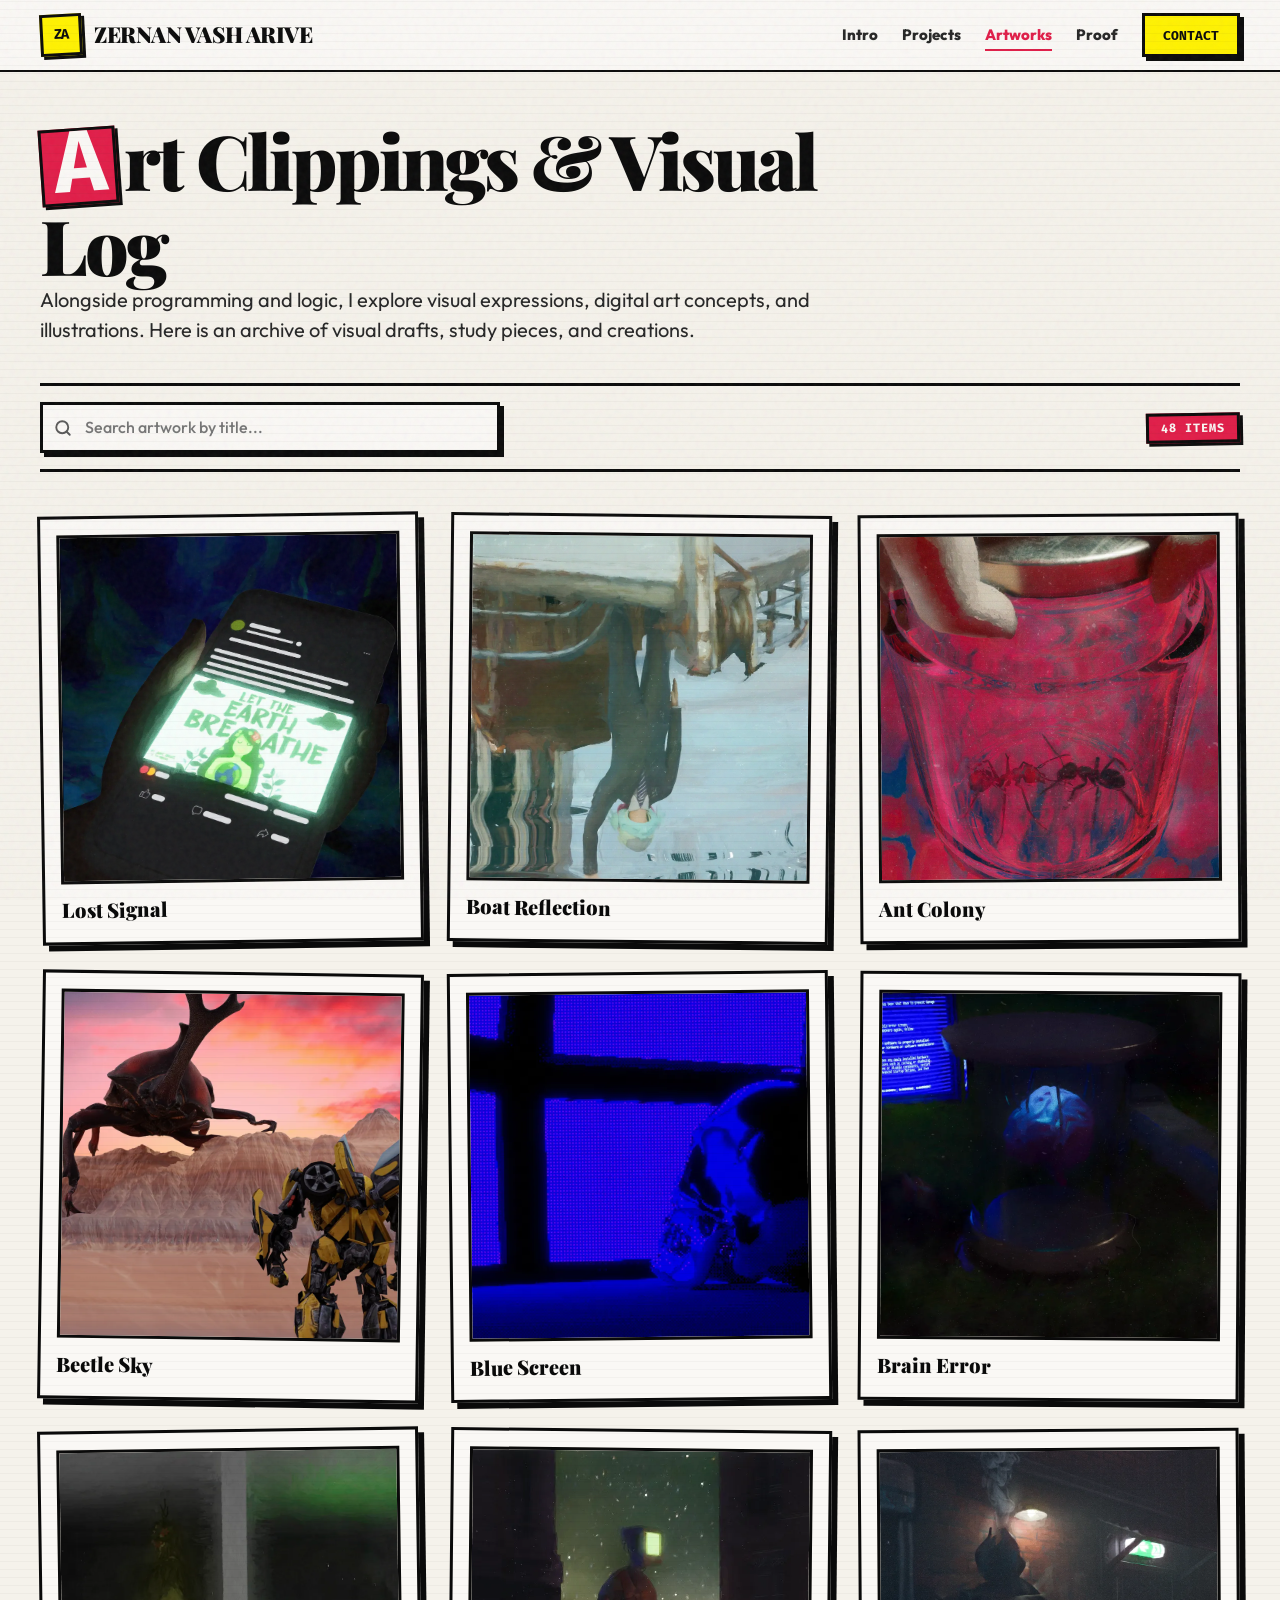
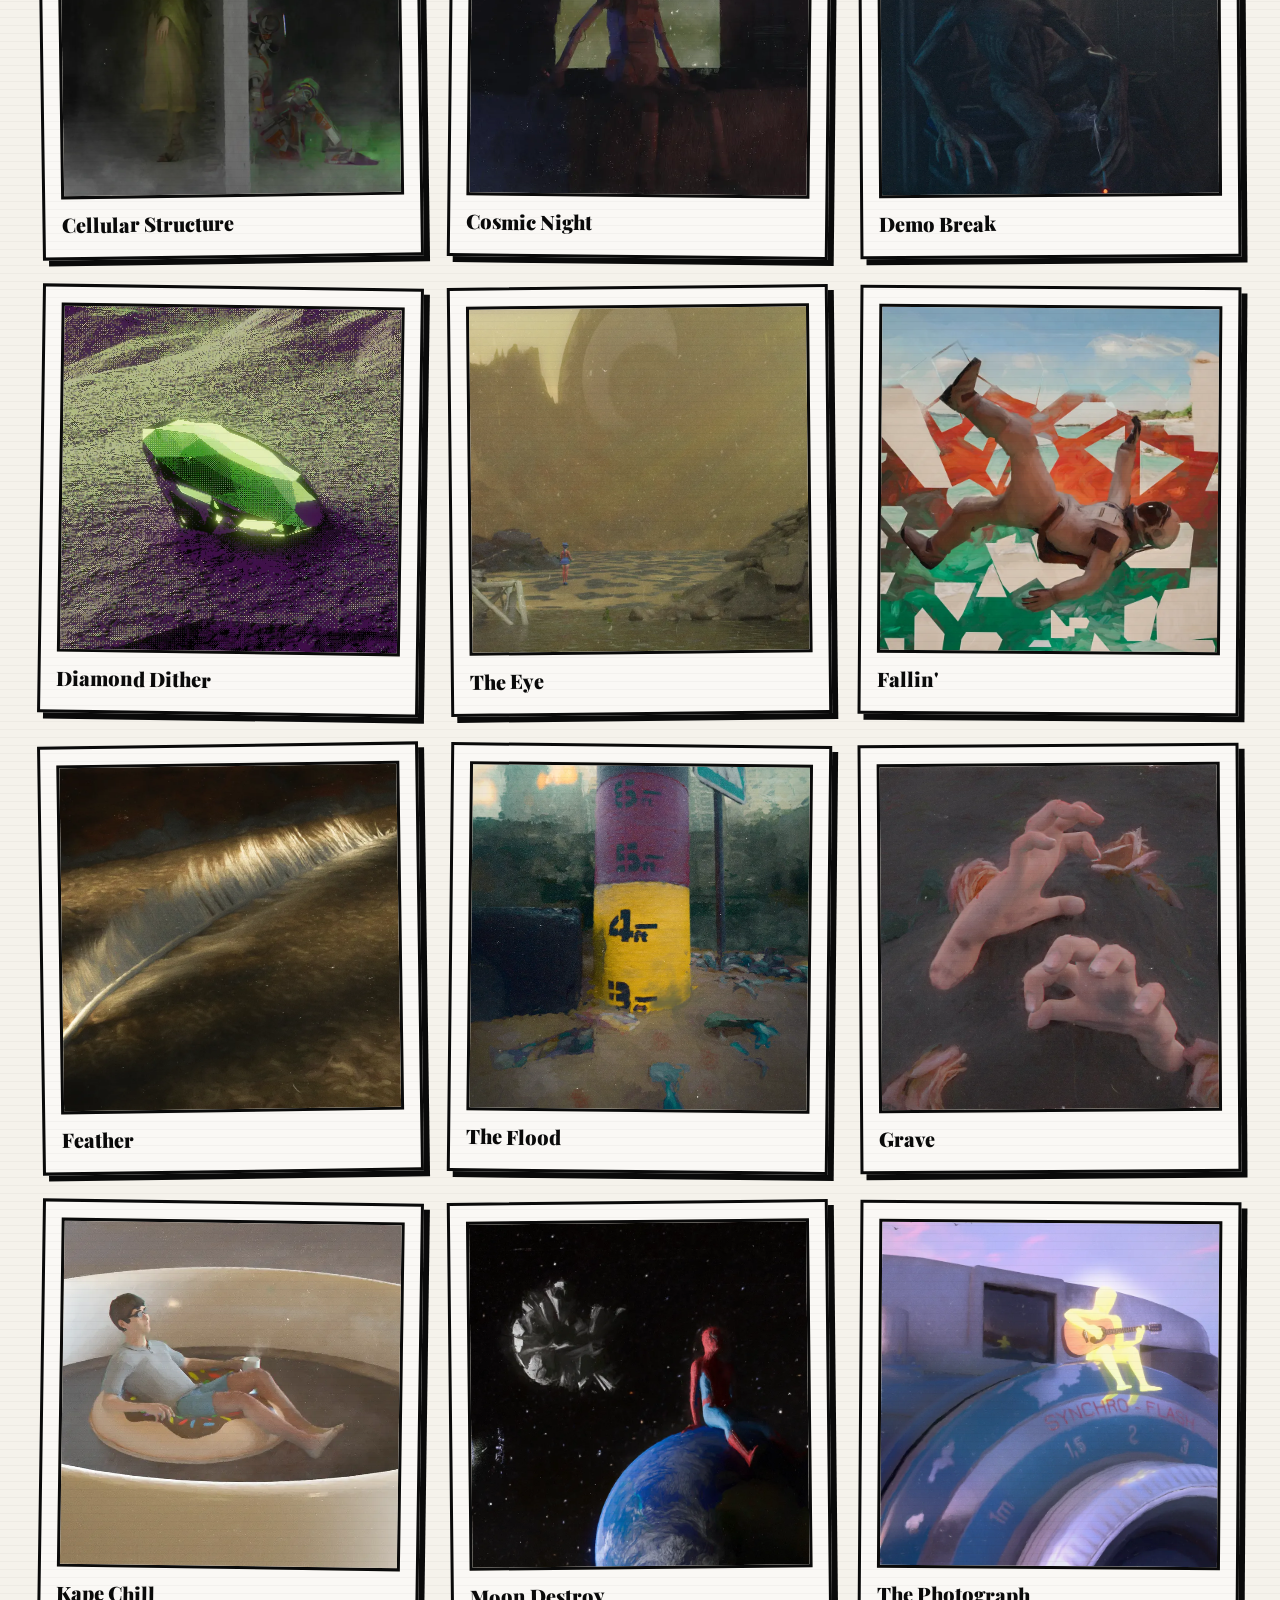
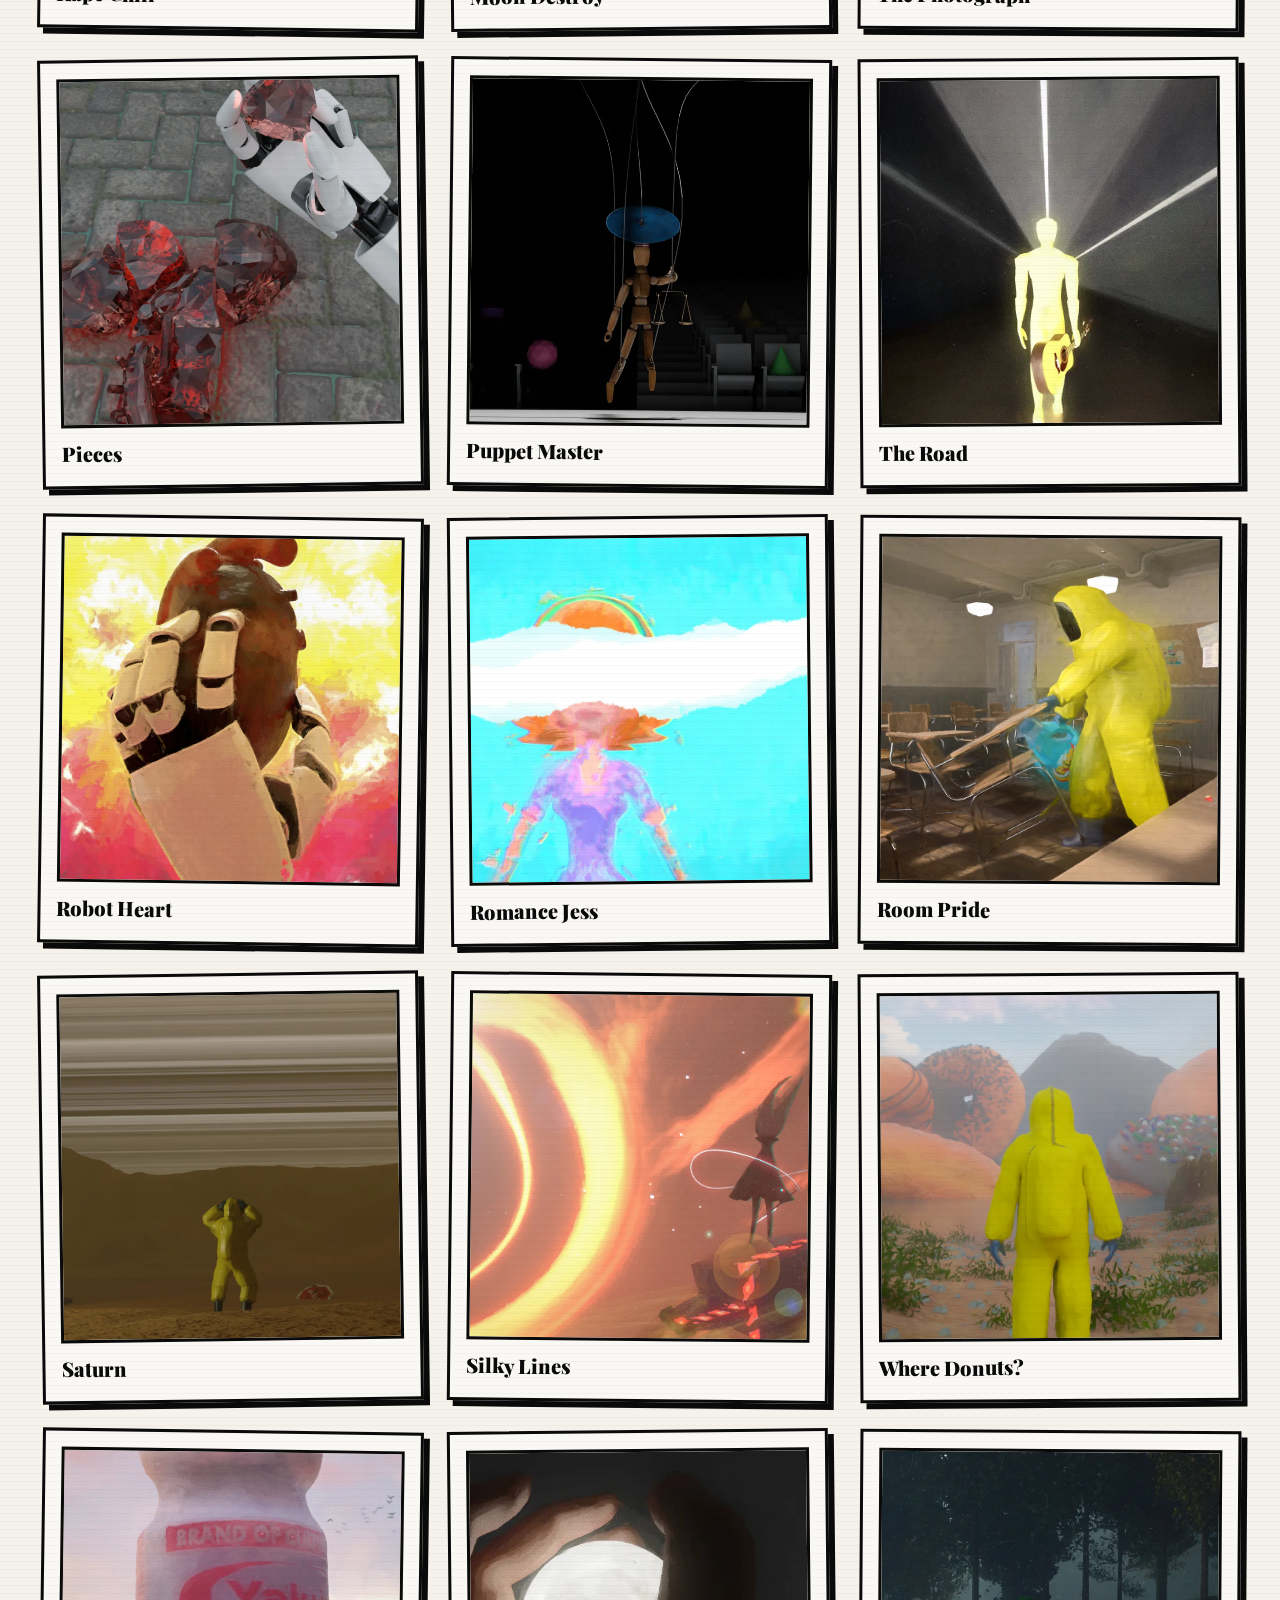
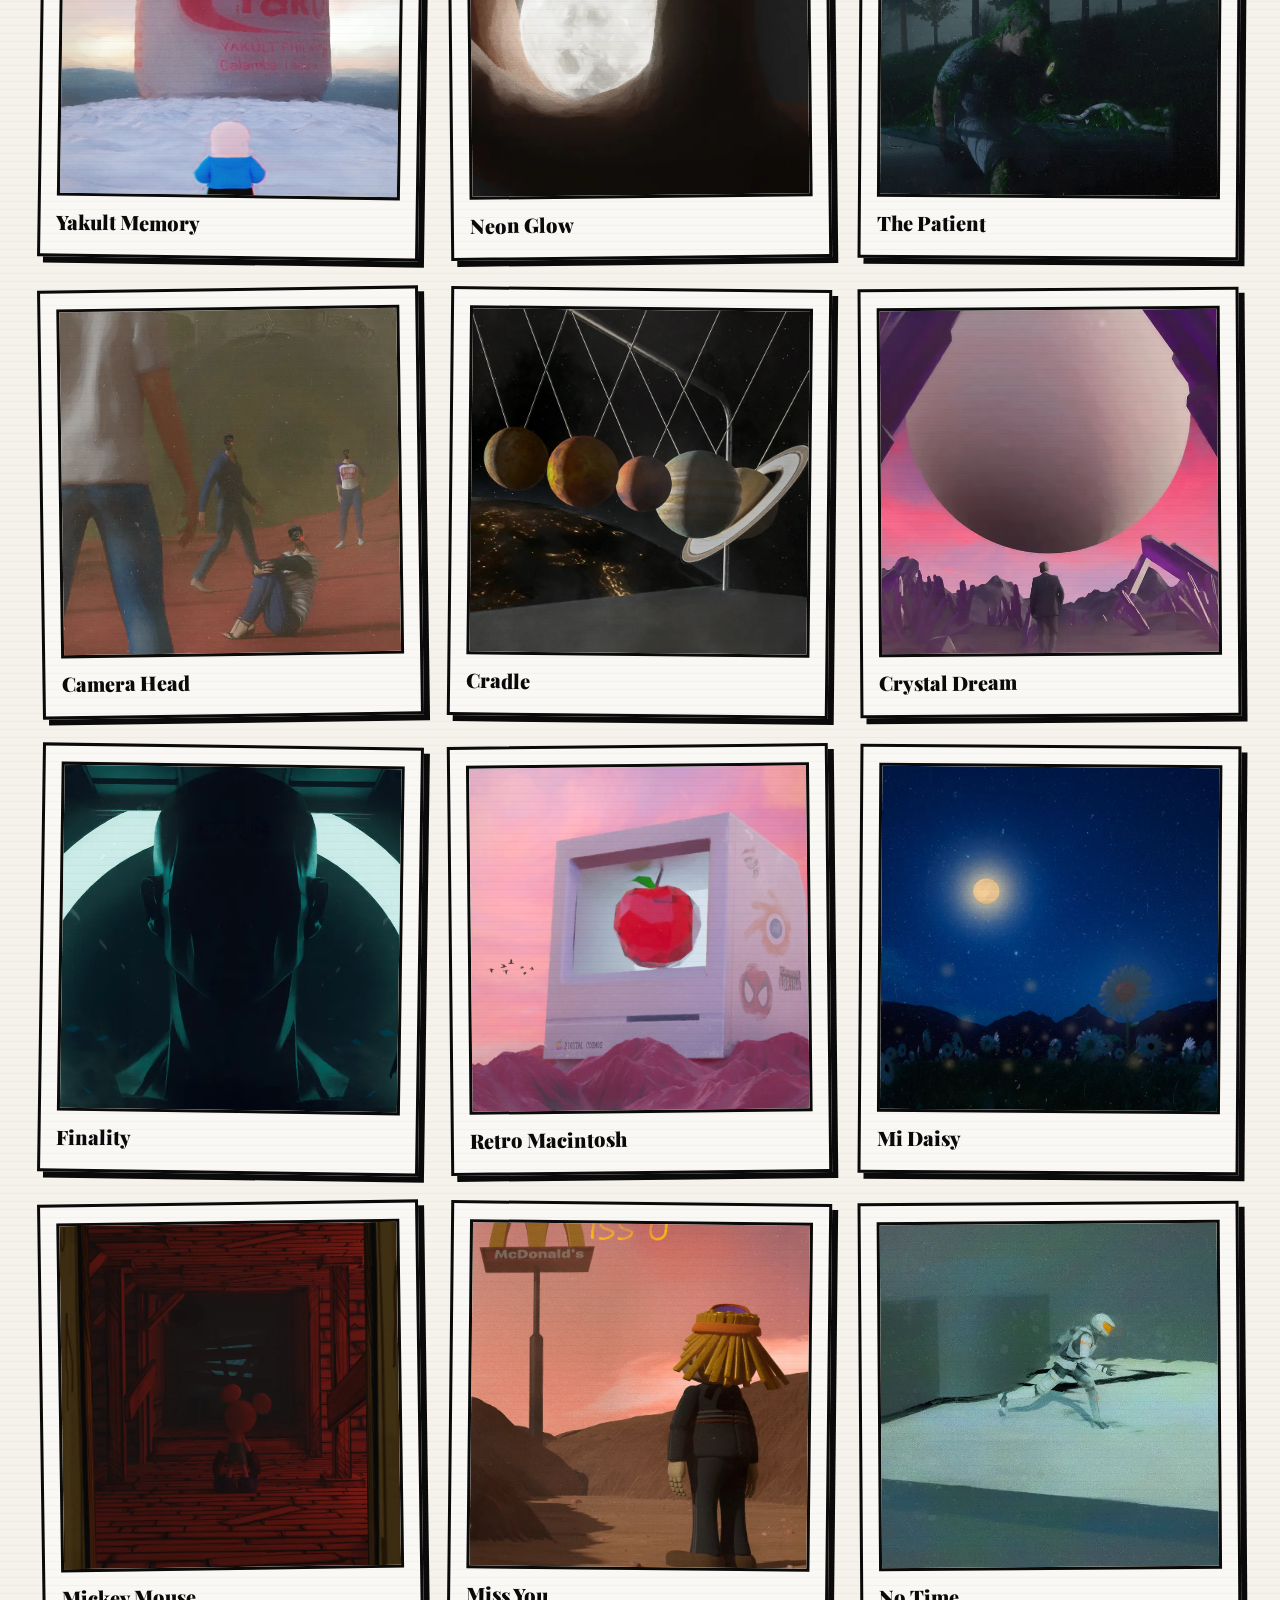
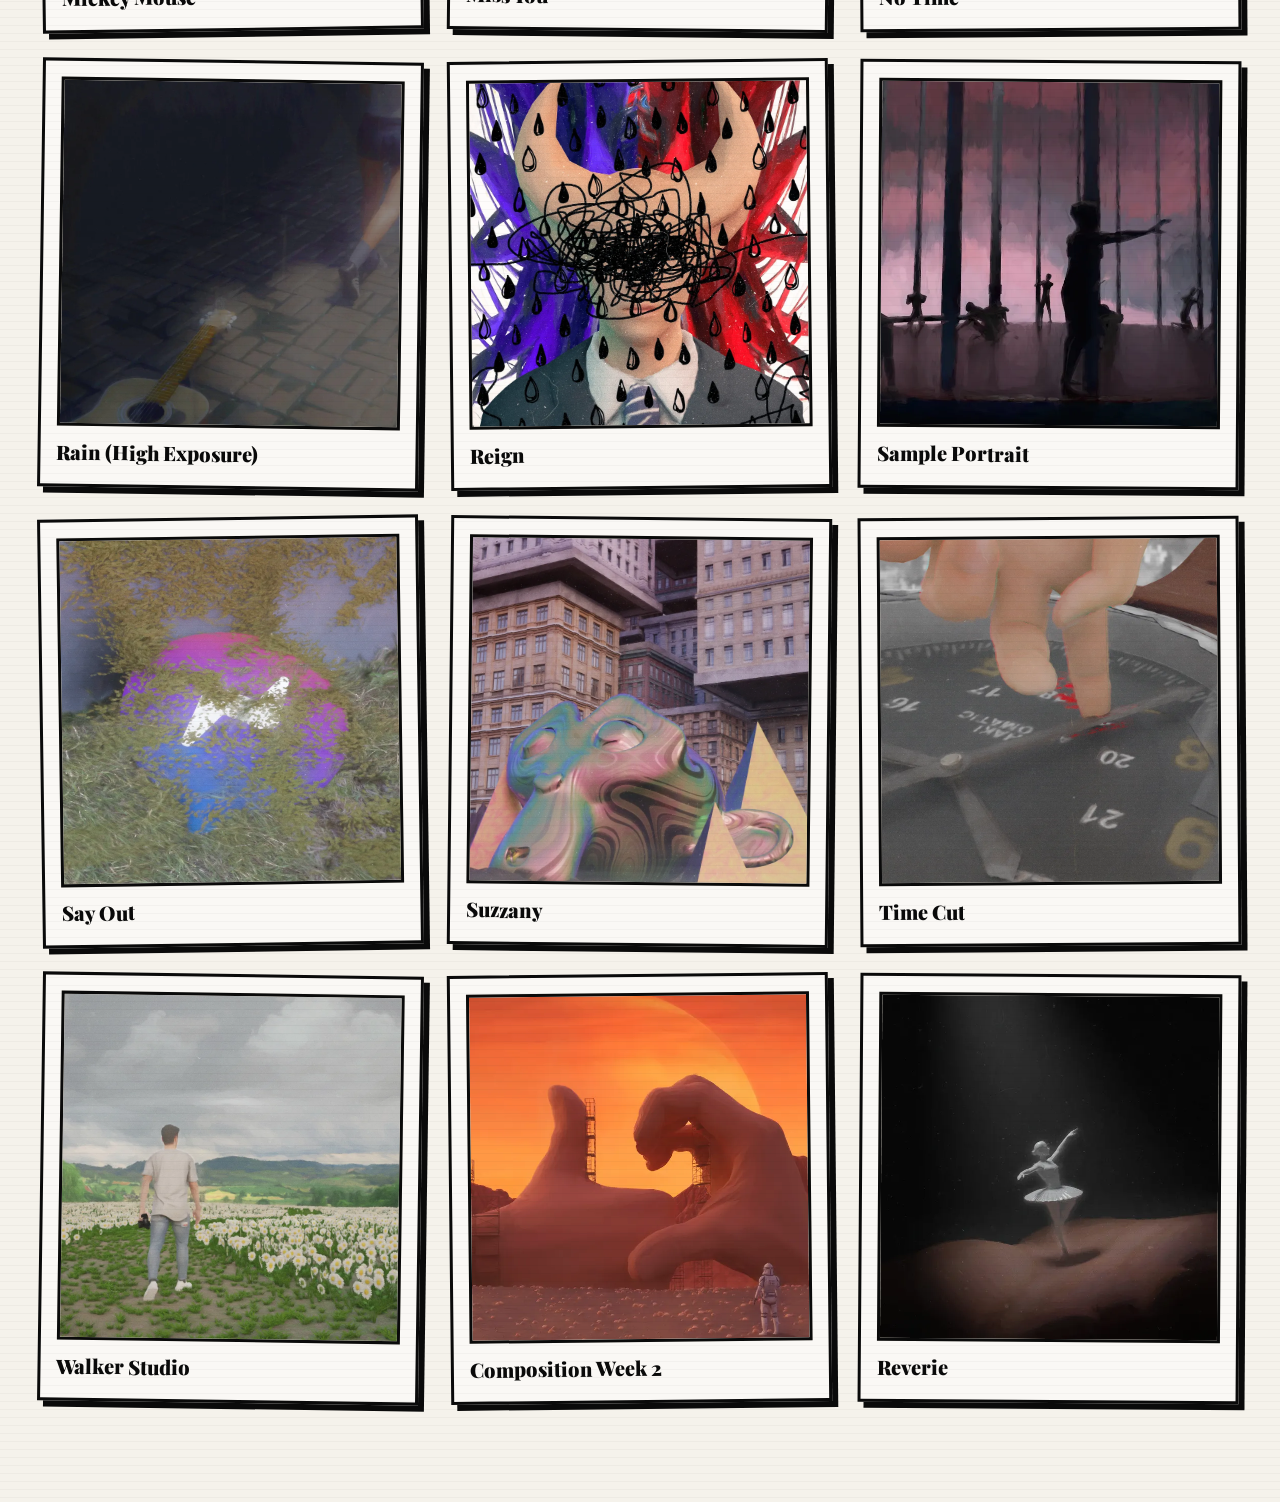
==== artworks/index.html @ a313dfac "fix routes" ====
<!doctype html>
<html lang="en">

<head>
  <meta charset="utf-8">
  <meta name="viewport" content="width=device-width, initial-scale=1.0, maximum-scale=1.0, user-scalable=no">
  <title>Visual Art Showcase · Zernan Vash Arive</title>
  <meta name="description"
    content="A showcase of visual artworks, digital clippings, and illustrations, adopting the same custom VOX newspaper editorial aesthetic.">
  <link rel="preconnect" href="https://fonts.googleapis.com">
  <link rel="preconnect" href="https://fonts.gstatic.com" crossorigin="">
  <link
    href="https://fonts.googleapis.com/css2?family=Fira+Mono:wght@400;500;700&amp;family=Outfit:wght@300;400;500;600;700;800;900&amp;family=Playfair+Display:ital,wght@0,700;0,900;1,700;1,900&amp;display=swap"
    rel="stylesheet">
  <style>
    :root {
      --bg: #f5f2eb;
      /* warm newspaper cream */
      --paper: #faf8f5;
      /* crisp newsprint off-white */
      --paper-2: #e5e1d7;
      /* muted cardboard beige */
      --ink: #0a0a0a;
      /* deep midnight charcoal */
      --ink-2: #262626;
      /* editorial dark gray */
      --muted: #595959;
      /* print gray */
      --rule: #0a0a0a;
      /* crisp black borders */
      --rule-soft: #dcd8cf;
      /* softer dividers */
      --accent: #fff200;
      /* VOX neon highlight yellow */
      --accent-ink: #0a0a0a;
      --accent-soft: #fff99c;
      /* soft yellow overlay */
      --accent-red: #e11d48;
      /* editorial accent red */
      --success: #1b4332;
      --warn: #d97706;
      --danger: #b91c1c;
      --font-main: 'Outfit', -apple-system, BlinkMacSystemFont, "Segoe UI", Roboto, sans-serif;
      --font-display: 'Playfair Display', Georgia, serif;
      --font-mono: 'Fira Mono', ui-monospace, Monaco, "Cascadia Code", monospace;
      --container: 1200px;
      --gutter: 30px;
      --radius: 0px;
      /* sharp newspaper cuts */
      --shadow-paper: 6px 6px 0 var(--ink);
      /* solid block shadows */
      --focus: 0 0 0 3px var(--accent), 0 0 0 5px var(--ink);
      --grid-line: rgba(10, 10, 10, 0.035);
    }

    * {
      box-sizing: border-box;
    }

    html {
      background: var(--bg);
      color: var(--ink);
      scroll-behavior: smooth;
    }

    body {
      margin: 0;
      min-height: 100vh;
      overflow-x: hidden;
      background-color: var(--bg);
      color: var(--ink);
      font-family: var(--font-main);
      font-size: 18px;
      line-height: 1.6;
      -webkit-font-smoothing: antialiased;
      text-rendering: optimizeLegibility;
      position: relative;
    }

    /* Paper Noise Overlay */
    body::before {
      content: "";
      position: fixed;
      top: 0;
      left: 0;
      right: 0;
      bottom: 0;
      pointer-events: none;
      z-index: 9999;
      opacity: 0.055;
      background-image: url("data:image/svg+xml,%3Csvg viewBox='0 0 200 200' xmlns='http://www.w3.org/2000/svg'%3E%3Cfilter id='noiseFilter'%3E%3CfeTurbulence type='fractalNoise' baseFrequency='0.8' numOctaves='3' stitchTiles='stitch'/%3E%3C/filter%3E%3Crect width='100%25' height='100%25' filter='url(%23noiseFilter)'/%3E%3C/svg%3E");
    }

    body::after {
      content: "";
      position: absolute;
      inset: 0;
      pointer-events: none;
      z-index: 9998;
      opacity: 0.11;
      mix-blend-mode: multiply;
      background-image: url("data:image/svg+xml,%3Csvg width='8' height='8' viewBox='0 0 8 8' xmlns='http://www.w3.org/2000/svg'%3E%3Cpath d='M0 1.5H8' stroke='%230a0a0a' stroke-width='0.55' stroke-opacity='0.48'/%3E%3C/svg%3E");
      background-size: 8px 8px;
    }

    a {
      color: inherit;
      text-decoration: none;
    }

    button,
    input {
      font: inherit;
    }

    button {
      cursor: pointer;
    }

    h1,
    h2,
    h3,
    p {
      margin: 0;
    }

    .container {
      width: min(var(--container), calc(100% - (var(--gutter) * 2)));
      margin: 0 auto;
    }

    .topbar {
      position: sticky;
      top: 0;
      z-index: 30;
      border-bottom: 2px solid var(--ink);
      background: var(--paper);
    }

    .nav {
      min-height: 70px;
      display: flex;
      align-items: center;
      justify-content: space-between;
      gap: 24px;
    }

    .brand {
      display: inline-flex;
      align-items: center;
      gap: 12px;
      font-family: var(--font-display);
      font-weight: 900;
      font-size: 22px;
      letter-spacing: -0.02em;
    }

    .brand-mark {
      width: 42px;
      height: 42px;
      display: grid;
      place-items: center;
      border: 3px solid var(--ink);
      background: var(--accent);
      color: var(--accent-ink);
      font: 900 14px/1 var(--font-mono);
      transform: rotate(-3deg);
      box-shadow: 3px 3px 0 var(--ink);
    }

    .nav-links {
      display: flex;
      align-items: center;
      gap: 24px;
      color: var(--ink-2);
      font-size: 15px;
      font-weight: 800;
    }

    .nav-links a:not(.btn) {
      position: relative;
      padding: 4px 0;
    }

    .nav-links a:not(.btn)::after {
      content: "";
      position: absolute;
      bottom: 0;
      left: 0;
      width: 100%;
      height: 2px;
      background: var(--accent-red);
      transform: scaleX(0);
      transform-origin: right;
      transition: transform 0.25s ease-out;
    }

    .nav-links a:not(.btn):hover::after,
    .nav-links a:not(.btn).active::after {
      transform: scaleX(1);
      transform-origin: left;
    }

    .nav-links a:not(.btn).active {
      color: var(--accent-red);
    }

    .btn {
      min-height: 44px;
      display: inline-flex;
      align-items: center;
      justify-content: center;
      gap: 8px;
      border: 3px solid var(--ink);
      border-radius: var(--radius);
      padding: 0 18px;
      background: var(--paper);
      color: var(--ink);
      font-family: var(--font-mono);
      font-size: 13px;
      text-transform: uppercase;
      font-weight: 900;
      line-height: 1;
      position: relative;
      box-shadow: 4px 4px 0 var(--ink);
      transition: transform 100ms ease, box-shadow 100ms ease, background 140ms ease;
      white-space: nowrap;
    }

    .btn:hover {
      background: var(--accent);
      transform: translate(-2px, -2px);
      box-shadow: 6px 6px 0 var(--ink);
    }

    .btn:active {
      transform: translate(2px, 2px);
      box-shadow: 2px 2px 0 var(--ink);
    }

    .btn-primary {
      background: var(--accent);
      color: var(--accent-ink);
    }

    .btn-primary:hover {
      background: var(--paper);
    }

    .mobile-menu {
      display: none;
      width: 44px;
      height: 44px;
      border: 3px solid var(--ink);
      border-radius: var(--radius);
      background: var(--paper);
      color: var(--ink);
      box-shadow: 4px 4px 0 var(--ink);
    }

    .mobile-panel {
      display: none;
      padding: 0 0 16px;
    }

    .mobile-panel a {
      display: block;
      padding: 12px 0;
      border-top: 1px solid var(--rule);
      color: var(--ink-2);
      font-weight: 850;
    }

    .mobile-panel a.active {
      color: var(--accent-red);
    }

    .mobile-panel.open {
      display: block;
    }

    /* Page Layout */
    .artworks-section {
      padding: 48px 0 98px;
    }

    .section-head {
      display: grid;
      grid-template-columns: minmax(0, 0.98fr) minmax(280px, 0.45fr);
      gap: 48px;
      align-items: end;
      margin-bottom: 38px;
    }

    .section-head h1 {
      font-family: var(--font-display);
      font-weight: 900;
      font-size: clamp(40px, 6vw, 76px);
      line-height: 1.05;
      letter-spacing: -0.04em;
    }

    .section-head p {
      color: var(--ink-2);
      font-size: 20px;
      line-height: 1.5;
    }

    .section-initial {
      display: inline-block;
      width: 0.88em;
      height: 0.88em;
      border: 3.5px solid var(--ink);
      background: var(--accent);
      color: var(--ink);
      font-family: var(--font-mono);
      font-weight: 900;
      font-size: 1.15em;
      line-height: 0.72;
      text-align: center;
      margin-right: 0.08em;
      box-shadow: 3px 3px 0 var(--ink);
      transform: rotate(-4deg);
      user-select: none;
    }

    .section-initial.a {
      background: var(--accent-red);
      color: var(--paper);
    }

    /* Filter Controls */
    .controls-panel {
      display: grid;
      grid-template-columns: 1fr auto;
      gap: 16px;
      align-items: center;
      border-top: 3px solid var(--ink);
      border-bottom: 3px solid var(--ink);
      padding: 16px 0;
      margin-bottom: 42px;
    }

    .search-input-wrapper {
      position: relative;
      width: 100%;
      max-width: 460px;
    }

    .search-input-wrapper svg {
      position: absolute;
      left: 14px;
      top: 50%;
      transform: translateY(-50%);
      color: var(--muted);
      pointer-events: none;
    }

    .search-input {
      width: 100%;
      border: 3px solid var(--ink);
      background: var(--paper);
      padding: 10px 14px 10px 42px;
      font-family: var(--font-main);
      font-size: 16px;
      font-weight: 500;
      box-shadow: 4px 4px 0 var(--ink);
      transition: transform 0.1s ease, box-shadow 0.1s ease;
    }

    .search-input:focus {
      outline: none;
      box-shadow: 4px 4px 0 var(--accent);
      transform: translate(-2px, -2px);
    }

    .stats-label {
      display: inline-flex;
      align-items: center;
      padding: 6px 12px;
      border: 3px solid var(--ink);
      background: var(--accent-red);
      color: var(--paper);
      font: 700 12px/1 var(--font-mono);
      letter-spacing: 0.08em;
      text-transform: uppercase;
      transform: rotate(-1deg);
      box-shadow: 3px 3px 0 var(--ink);
    }

    /* Grid Layout */
    .artworks-grid {
      display: grid;
      grid-template-columns: repeat(auto-fill, minmax(280px, 1fr));
      gap: 28px;
    }

    .artwork-card {
      border: 3px solid var(--ink);
      background: var(--paper);
      box-shadow: var(--shadow-paper);
      padding: 16px;
      display: flex;
      flex-direction: column;
      gap: 14px;
      transition: transform 0.2s cubic-bezier(0.175, 0.885, 0.32, 1.15), box-shadow 0.2s ease;
      cursor: pointer;
    }

    .artwork-card:hover {
      transform: translateY(-6px) scale(1.01) !important;
      box-shadow: 10px 10px 0 var(--ink);
      z-index: 5;
    }

    .artwork-img-wrapper {
      position: relative;
      width: 100%;
      padding-top: 100%; /* square ratio */
      border: 3px solid var(--ink);
      overflow: hidden;
      background: var(--paper-2);
    }

    .artwork-img {
      position: absolute;
      top: 0;
      left: 0;
      width: 100%;
      height: 100%;
      object-fit: cover;
      transition: transform 0.4s ease;
    }

    .artwork-card:hover .artwork-img {
      transform: scale(1.05);
    }

    .artwork-info {
      display: flex;
      flex-direction: column;
      gap: 4px;
    }

    .artwork-title {
      font-family: var(--font-display);
      font-size: 20px;
      font-weight: 900;
      line-height: 1.2;
      color: var(--ink);
    }

    .artwork-file {
      font-family: var(--font-mono);
      font-size: 11px;
      color: var(--muted);
      word-break: break-all;
    }

    /* Lightbox Modal */
    .lightbox {
      position: fixed;
      inset: 0;
      z-index: 1000;
      background: rgba(10, 10, 10, 0.94);
      display: none;
      place-items: center;
      padding: clamp(12px, 3vw, 36px);
      opacity: 0;
      transition: opacity 0.2s ease;
    }

    .lightbox.open {
      display: grid;
      opacity: 1;
    }

    .lightbox-content {
      position: relative;
      max-width: 90vw;
      width: fit-content;
      background: var(--paper);
      border: 3px solid var(--ink);
      padding: clamp(12px, 2.5vw, 24px);
      box-shadow: 8px 8px 0 var(--ink);
      display: flex;
      flex-direction: column;
      align-items: center;
      animation: lightbox-appear 0.25s cubic-bezier(0.175, 0.885, 0.32, 1.15);
    }

    @keyframes lightbox-appear {
      from {
        transform: scale(0.9) rotate(-1deg);
        opacity: 0;
      }

      to {
        transform: scale(1) rotate(0deg);
        opacity: 1;
      }
    }

    .lightbox-image-wrapper {
      position: relative;
      border: 3px solid var(--ink);
      background: var(--paper-2);
      max-height: 70vh;
      display: flex;
      justify-content: center;
      align-items: center;
    }

    .lightbox-image {
      max-width: 100%;
      max-height: 70vh;
      object-fit: contain;
      display: block;
    }

    .lightbox-footer {
      width: 100%;
      margin-top: 16px;
      display: flex;
      justify-content: space-between;
      align-items: flex-end;
      gap: 24px;
      border-top: 2px dashed var(--rule-soft);
      padding-top: 14px;
    }

    .lightbox-title {
      font-family: var(--font-display);
      font-size: 26px;
      font-weight: 900;
      line-height: 1.1;
    }

    .lightbox-filename {
      font-family: var(--font-mono);
      font-size: 12px;
      color: var(--muted);
      margin-top: 4px;
    }

    .lightbox-close {
      position: absolute;
      top: -18px;
      right: -18px;
      width: 36px;
      height: 36px;
      border: 3px solid var(--ink);
      background: var(--accent);
      color: var(--ink);
      font: 900 16px/1 var(--font-mono);
      cursor: pointer;
      display: grid;
      place-items: center;
      box-shadow: 3px 3px 0 var(--ink);
      transition: transform 0.1s ease;
      z-index: 1010;
    }

    .lightbox-close:hover {
      transform: scale(1.1) rotate(5deg);
    }

    .lightbox-close:active {
      transform: translate(1px, 1px);
      box-shadow: 2px 2px 0 var(--ink);
    }

    /* Responsive adjustments */
    @media (max-width: 980px) {
      .section-head {
        grid-template-columns: 1fr;
        gap: 20px;
        margin-bottom: 28px;
      }
    }

    @media (max-width: 720px) {
      :root {
        --gutter: 16px;
      }

      body {
        font-size: 17px;
      }

      .nav-links {
        display: none;
      }

      .mobile-menu {
        display: grid;
        place-items: center;
      }

      .artworks-section {
        padding: 38px 0 68px;
      }

      .controls-panel {
        grid-template-columns: 1fr;
        gap: 16px;
        align-items: stretch;
      }

      .stats-label {
        align-self: flex-start;
      }

      .lightbox-footer {
        flex-direction: column;
        align-items: flex-start;
        gap: 8px;
      }
    }
  </style>
</head>

<body>
  <header class="topbar">
    <div class="container">
      <nav class="nav" aria-label="Primary navigation">
        <a class="brand" href="../index.html#top" aria-label="Portfolio home">
          <span class="brand-mark">ZA</span>
          <span>ZERNAN VASH ARIVE</span>
        </a>
        <div class="nav-links" aria-label="Page sections">
          <a href="../index.html#intro">Intro</a>
          <a href="../index.html#work">Projects</a>
          <a href="./" class="active">Artworks</a>
          <a href="../index.html#proof">Proof</a>
          <a class="btn btn-primary" href="../index.html#contact">Contact</a>
        </div>
        <button class="mobile-menu" type="button" aria-label="Open menu" aria-expanded="false">
          <svg width="18" height="18" viewBox="0 0 24 24" fill="none" aria-hidden="true">
            <path d="M4 7h16M4 12h16M4 17h16" stroke="currentColor" stroke-width="2" stroke-linecap="round"></path>
          </svg>
        </button>
      </nav>
      <div class="mobile-panel" id="mobile-panel">
        <a href="../index.html#intro">Intro</a>
        <a href="../index.html#work">Projects</a>
        <a href="./" class="active">Artworks</a>
        <a href="../index.html#proof">Proof</a>
        <a href="../index.html#contact">Contact</a>
      </div>
    </div>
  </header>

  <main>
    <div class="container">
      <section class="artworks-section">
        <div class="section-head">
          <div>
            <h1><span class="section-initial a">A</span>rt Clippings &amp; Visual Log</h1>
            <p>Alongside programming and logic, I explore visual expressions, digital art concepts, and illustrations.
              Here is an archive of visual drafts, study pieces, and creations.</p>
          </div>
        </div>

        <div class="controls-panel">
          <div class="search-input-wrapper">
            <svg width="18" height="18" viewBox="0 0 24 24" fill="none" stroke="currentColor" stroke-width="2.5"
              stroke-linecap="round" stroke-linejoin="round">
              <circle cx="11" cy="11" r="8"></circle>
              <line x1="21" y1="21" x2="16.65" y2="16.65"></line>
            </svg>
            <input type="text" class="search-input" id="search-input" placeholder="Search artwork by title..."
              aria-label="Search artworks">
          </div>
          <span class="stats-label" id="stats-label">0 items</span>
        </div>

        <div class="artworks-grid" id="artworks-grid">
          <!-- Dynamically populated -->
        </div>
      </section>
    </div>
  </main>

  <!-- Lightbox Modal -->
  <div class="lightbox" id="lightbox" role="dialog" aria-modal="true">
    <div class="lightbox-content">
      <button class="lightbox-close" id="lightbox-close" aria-label="Close lightbox">✕</button>
      <div class="lightbox-image-wrapper">
        <img class="lightbox-image" id="lightbox-image" src="" alt="">
      </div>
      <div class="lightbox-footer">
        <div>
          <h2 class="lightbox-title" id="lightbox-title"></h2>
          <div class="lightbox-filename" id="lightbox-filename"></div>
        </div>
      </div>
    </div>
  </div>

  <script>
    (function () {
      // Menu functionality
      const menuButton = document.querySelector(".mobile-menu");
      const mobilePanel = document.getElementById("mobile-panel");
      if (menuButton && mobilePanel) {
        menuButton.addEventListener("click", () => {
          const open = !mobilePanel.classList.contains("open");
          mobilePanel.classList.toggle("open", open);
          menuButton.setAttribute("aria-expanded", String(open));
        });

        mobilePanel.querySelectorAll("a").forEach((link) => {
          link.addEventListener("click", () => {
            mobilePanel.classList.remove("open");
            menuButton.setAttribute("aria-expanded", "false");
          });
        });
      }

      // Artwork Data Definition
      const artworks = [
        { file: ";fug;jsu.webp", title: "Lost Signal" },
        { file: "BOAT_REFLECTION.webp", title: "Boat Reflection" },
        { file: "ants-final.webp", title: "Ant Colony" },
        { file: "beetle-sky.webp", title: "Beetle Sky" },
        { file: "bluescreen.webp", title: "Blue Screen" },
        { file: "brain_error_final.webp", title: "Brain Error" },
        { file: "cellular_final.webp", title: "Cellular Structure" },
        { file: "cosmicnight.webp", title: "Cosmic Night" },
        { file: "demobreak-final.webp", title: "Demo Break" },
        { file: "diamond_dither.webp", title: "Diamond Dither" },
        { file: "eye-final.webp", title: "The Eye" },
        { file: "fallin_final.webp", title: "Fallin'" },
        { file: "feather.webp", title: "Feather" },
        { file: "flood_final.webp", title: "The Flood" },
        { file: "grave-final.webp", title: "Grave" },
        { file: "kapechill.webp", title: "Kape Chill" },
        { file: "moondestroy_final.webp", title: "Moon Destroy" },
        { file: "photograph.webp", title: "The Photograph" },
        { file: "pieces.webp", title: "Pieces" },
        { file: "puppet.webp", title: "Puppet Master" },
        { file: "roadd.webp", title: "The Road" },
        { file: "robot_heart_final.webp", title: "Robot Heart" },
        { file: "rom_jessfinal.webp", title: "Romance Jess" },
        { file: "room_pridefinal.webp", title: "Room Pride" },
        { file: "saturn-raw.webp", title: "Saturn" },
        { file: "silky-final.webp", title: "Silky Lines" },
        { file: "wheredonuts.webp", title: "Where Donuts?" },
        { file: "yakultfinal.webp", title: "Yakult Memory" },
        { file: "GLOW_untitled-studio (2).webp", title: "Neon Glow" },
        { file: "PATIENT (2).webp", title: "The Patient" },
        { file: "camerahead (2).webp", title: "Camera Head" },
        { file: "cradle (2).webp", title: "Cradle" },
        { file: "crystal dream.webp", title: "Crystal Dream" },
        { file: "final (2).webp", title: "Finality" },
        { file: "macintosh (2).webp", title: "Retro Macintosh" },
        { file: "mi-daisy (2).webp", title: "Mi Daisy" },
        { file: "mickey (3).webp", title: "Mickey Mouse" },
        { file: "missu (2).webp", title: "Miss You" },
        { file: "notime (2).webp", title: "No Time" },
        { file: "rain-high expossurre] (2).webp", title: "Rain (High Exposure)" },
        { file: "reign_TOCO-1.webp", title: "Reign" },
        { file: "sample7 (2).webp", title: "Sample Portrait" },
        { file: "sayout (2).webp", title: "Say Out" },
        { file: "suzzany (2).webp", title: "Suzzany" },
        { file: "timeCUT (2).webp", title: "Time Cut" },
        { file: "walkerr-studio.webp", title: "Walker Studio" },
        { file: "week2 final.webp", title: "Composition Week 2" },
        { file: "275800320_1659008111104273_5902296955083926867_n (2).webp", title: "Reverie" }
      ];

      const grid = document.getElementById("artworks-grid");
      const search = document.getElementById("search-input");
      const stats = document.getElementById("stats-label");

      // Lightbox elements
      const lightbox = document.getElementById("lightbox");
      const lightboxImg = document.getElementById("lightbox-image");
      const lightboxTitle = document.getElementById("lightbox-title");
      const lightboxFilename = document.getElementById("lightbox-filename");
      const lightboxClose = document.getElementById("lightbox-close");

      function getRotation(index) {
        // Deterministic rotation styling based on index (clipping effect)
        const angles = [-0.8, 0.6, -0.4, 0.8, -0.6, 0.4];
        return angles[index % angles.length];
      }

      function render(items) {
        grid.innerHTML = "";
        stats.textContent = `${items.length} item${items.length === 1 ? "" : "s"}`;

        if (items.length === 0) {
          grid.innerHTML = `
            <div style="grid-column: 1 / -1; text-align: center; padding: 48px; border: 3px dashed var(--rule-soft); font-family: var(--font-mono); font-size: 15px; color: var(--muted);">
              No matching artworks found.
            </div>
          `;
          return;
        }

        items.forEach((item, index) => {
          const rot = getRotation(index);
          const card = document.createElement("article");
          card.className = "artwork-card";
          card.style.transform = `rotate(${rot}deg)`;
          card.setAttribute("tabindex", "0");
          card.setAttribute("role", "button");
          card.setAttribute("aria-label", `View ${item.title}`);

          card.innerHTML = `
            <div class="artwork-img-wrapper">
              <img class="artwork-img" src="../src/${item.file}" alt="${item.title}" loading="lazy">
            </div>
            <div class="artwork-info">
              <h3 class="artwork-title">${item.title}</h3>
              <div class="artwork-file"></div>
            </div>
          `;

          // Interaction: Open Lightbox
          const openSelf = () => {
            lightboxImg.src = `../src/${item.file}`;
            lightboxImg.alt = item.title;
            lightboxTitle.textContent = item.title;
            lightboxFilename.textContent = "";
            lightbox.classList.add("open");
            lightboxClose.focus();
            document.body.style.overflow = "hidden"; // disable background scroll
          };

          card.addEventListener("click", openSelf);
          card.addEventListener("keydown", (e) => {
            if (e.key === "Enter" || e.key === " ") {
              e.preventDefault();
              openSelf();
            }
          });

          grid.appendChild(card);
        });
      }

      // Close lightbox functions
      function closeLightbox() {
        lightbox.classList.remove("open");
        lightboxImg.src = "";
        document.body.style.overflow = ""; // restore background scroll
      }

      lightboxClose.addEventListener("click", closeLightbox);
      lightbox.addEventListener("click", (e) => {
        if (e.target === lightbox) {
          closeLightbox();
        }
      });

      window.addEventListener("keydown", (e) => {
        if (e.key === "Escape" && lightbox.classList.contains("open")) {
          closeLightbox();
        }
      });

      // Filter functionality
      search.addEventListener("input", () => {
        const query = search.value.trim().toLowerCase();
        const filtered = artworks.filter(item =>
          item.title.toLowerCase().includes(query) ||
          item.file.toLowerCase().includes(query)
        );
        render(filtered);
      });

      // Initial Render
      render(artworks);
    })();
  </script>
</body>

</html>
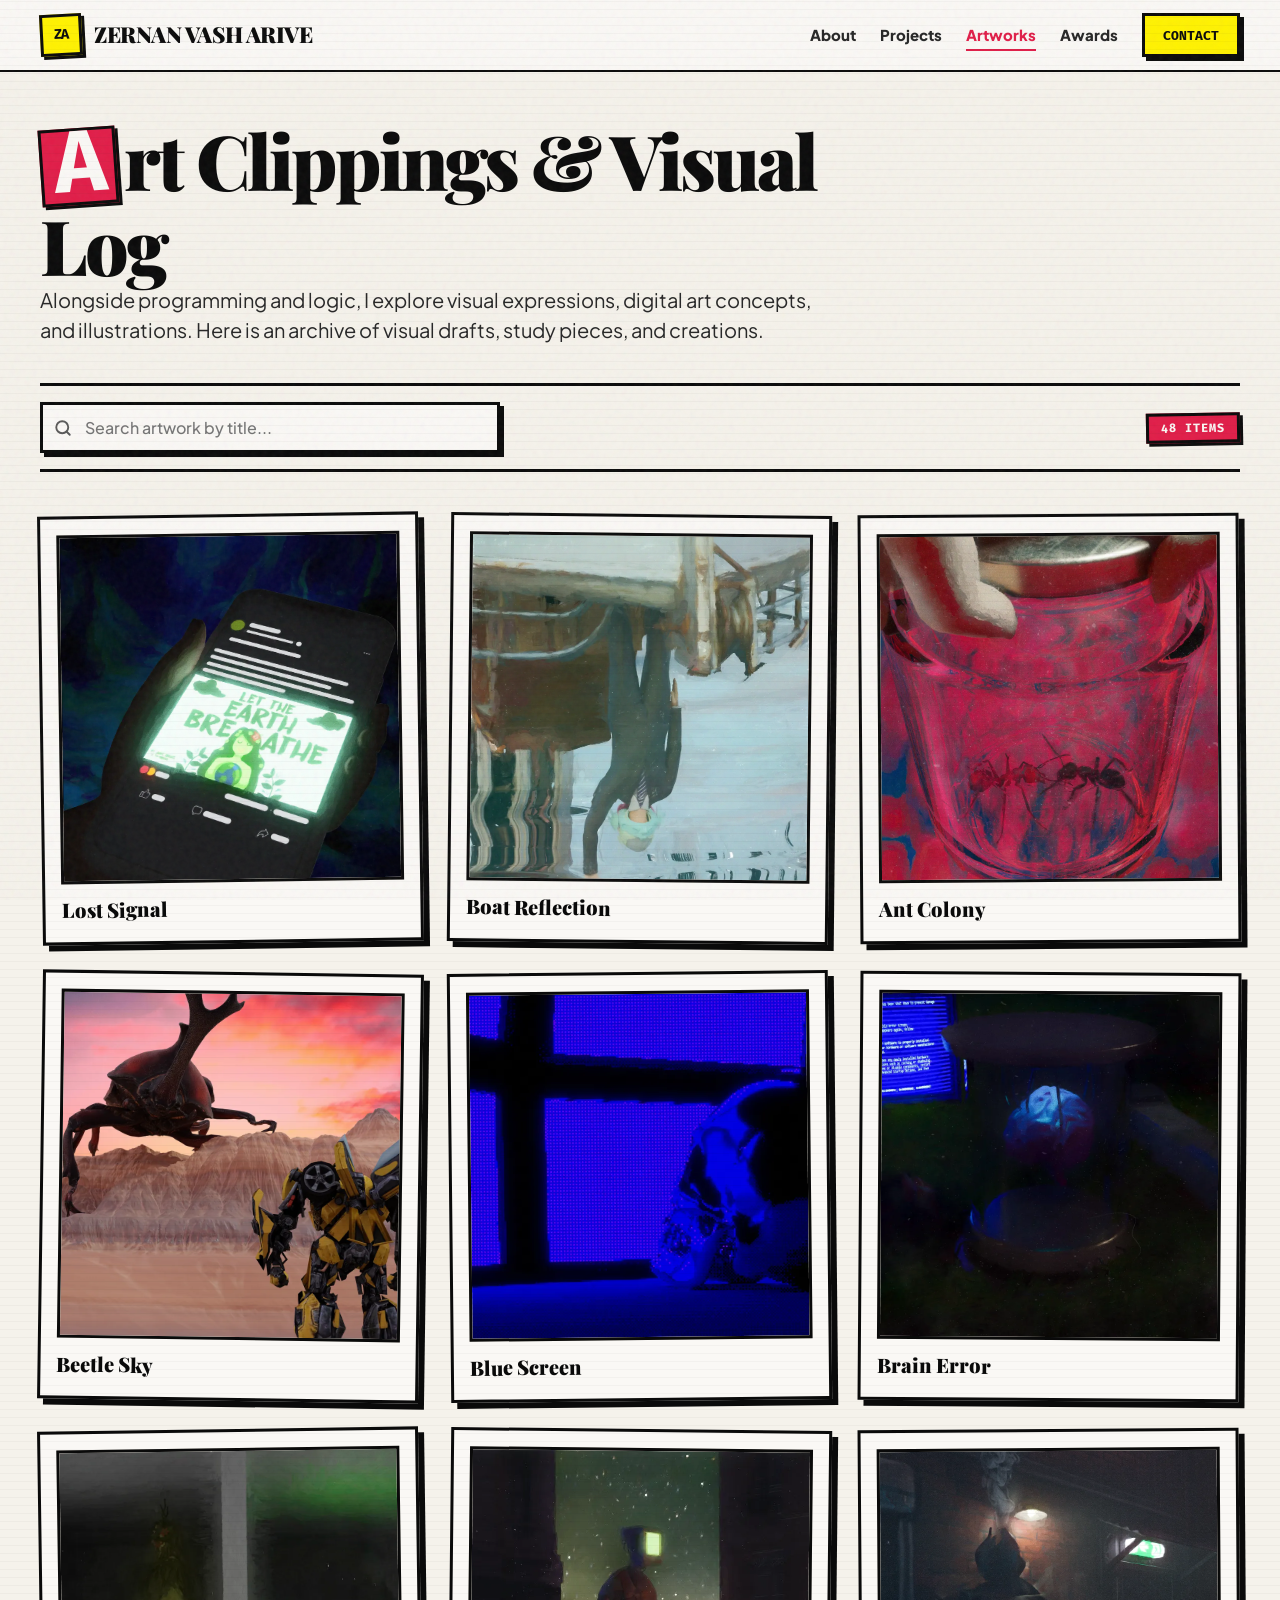
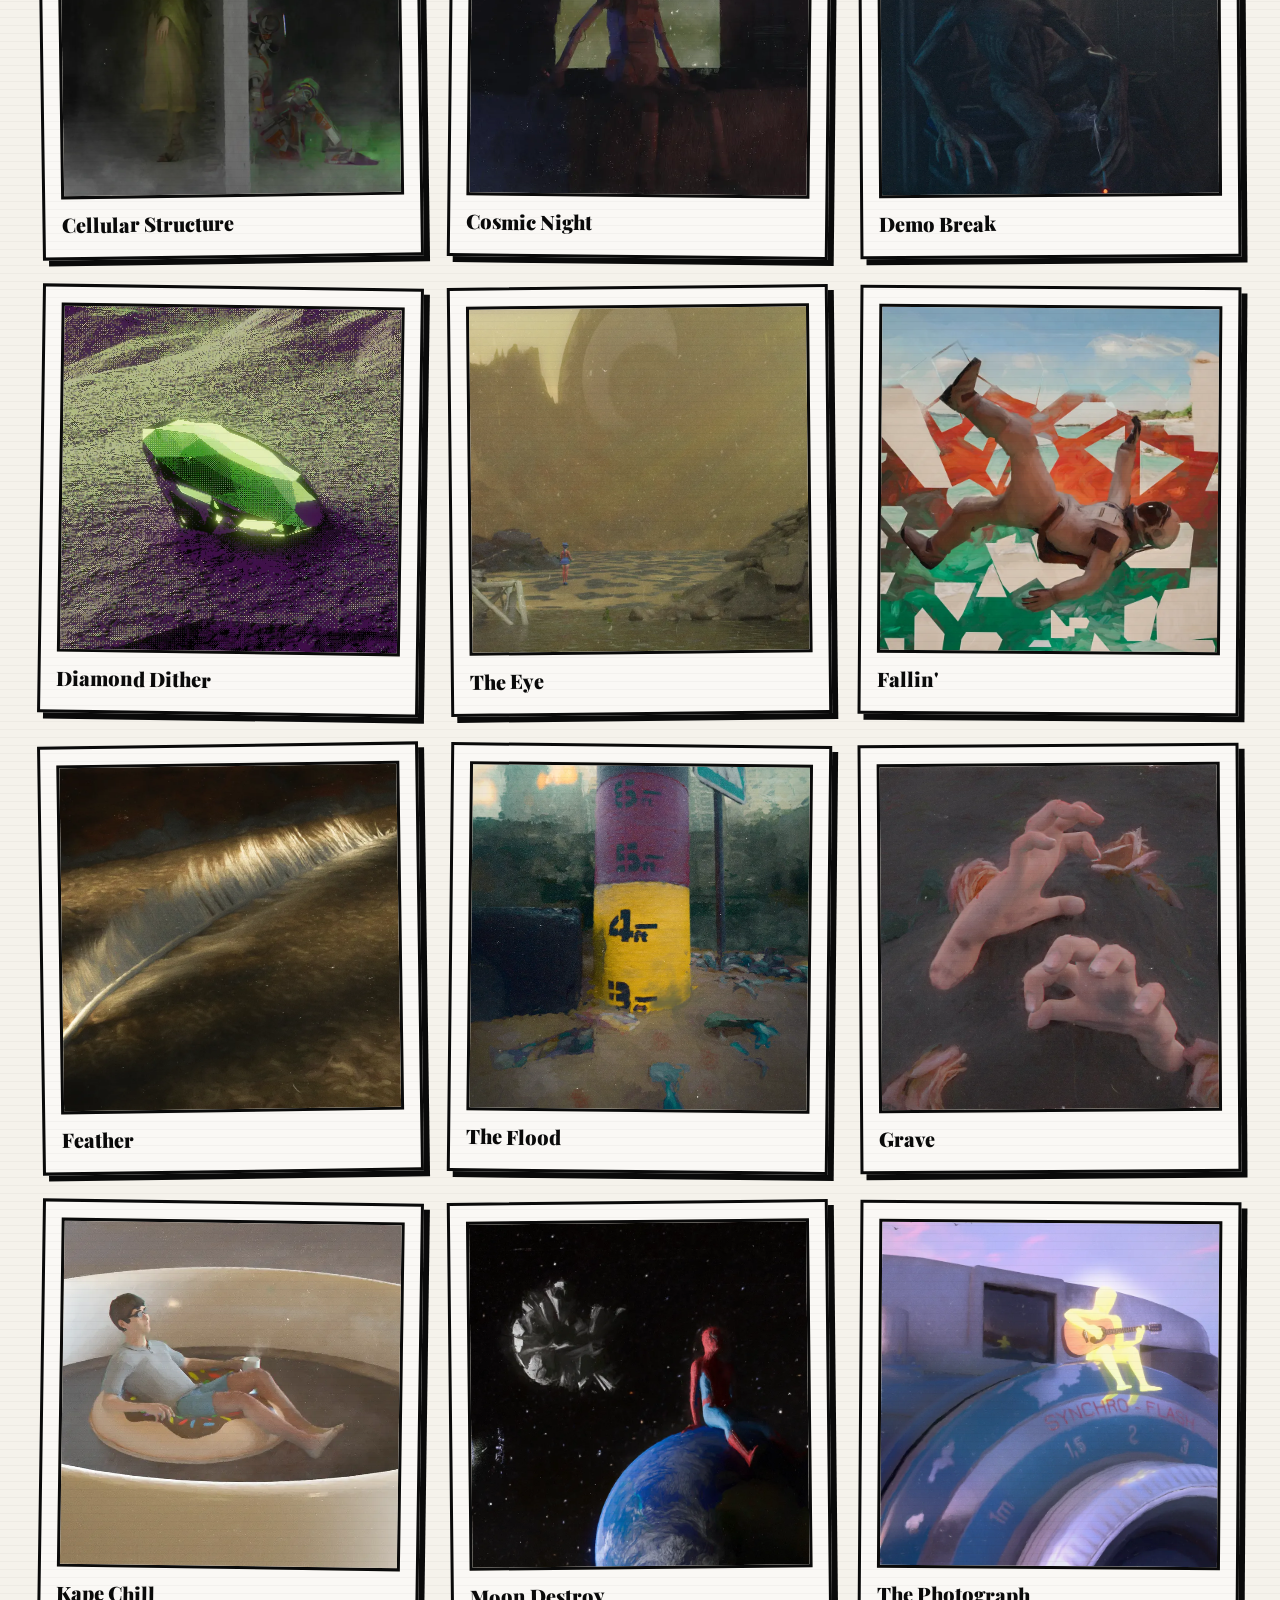
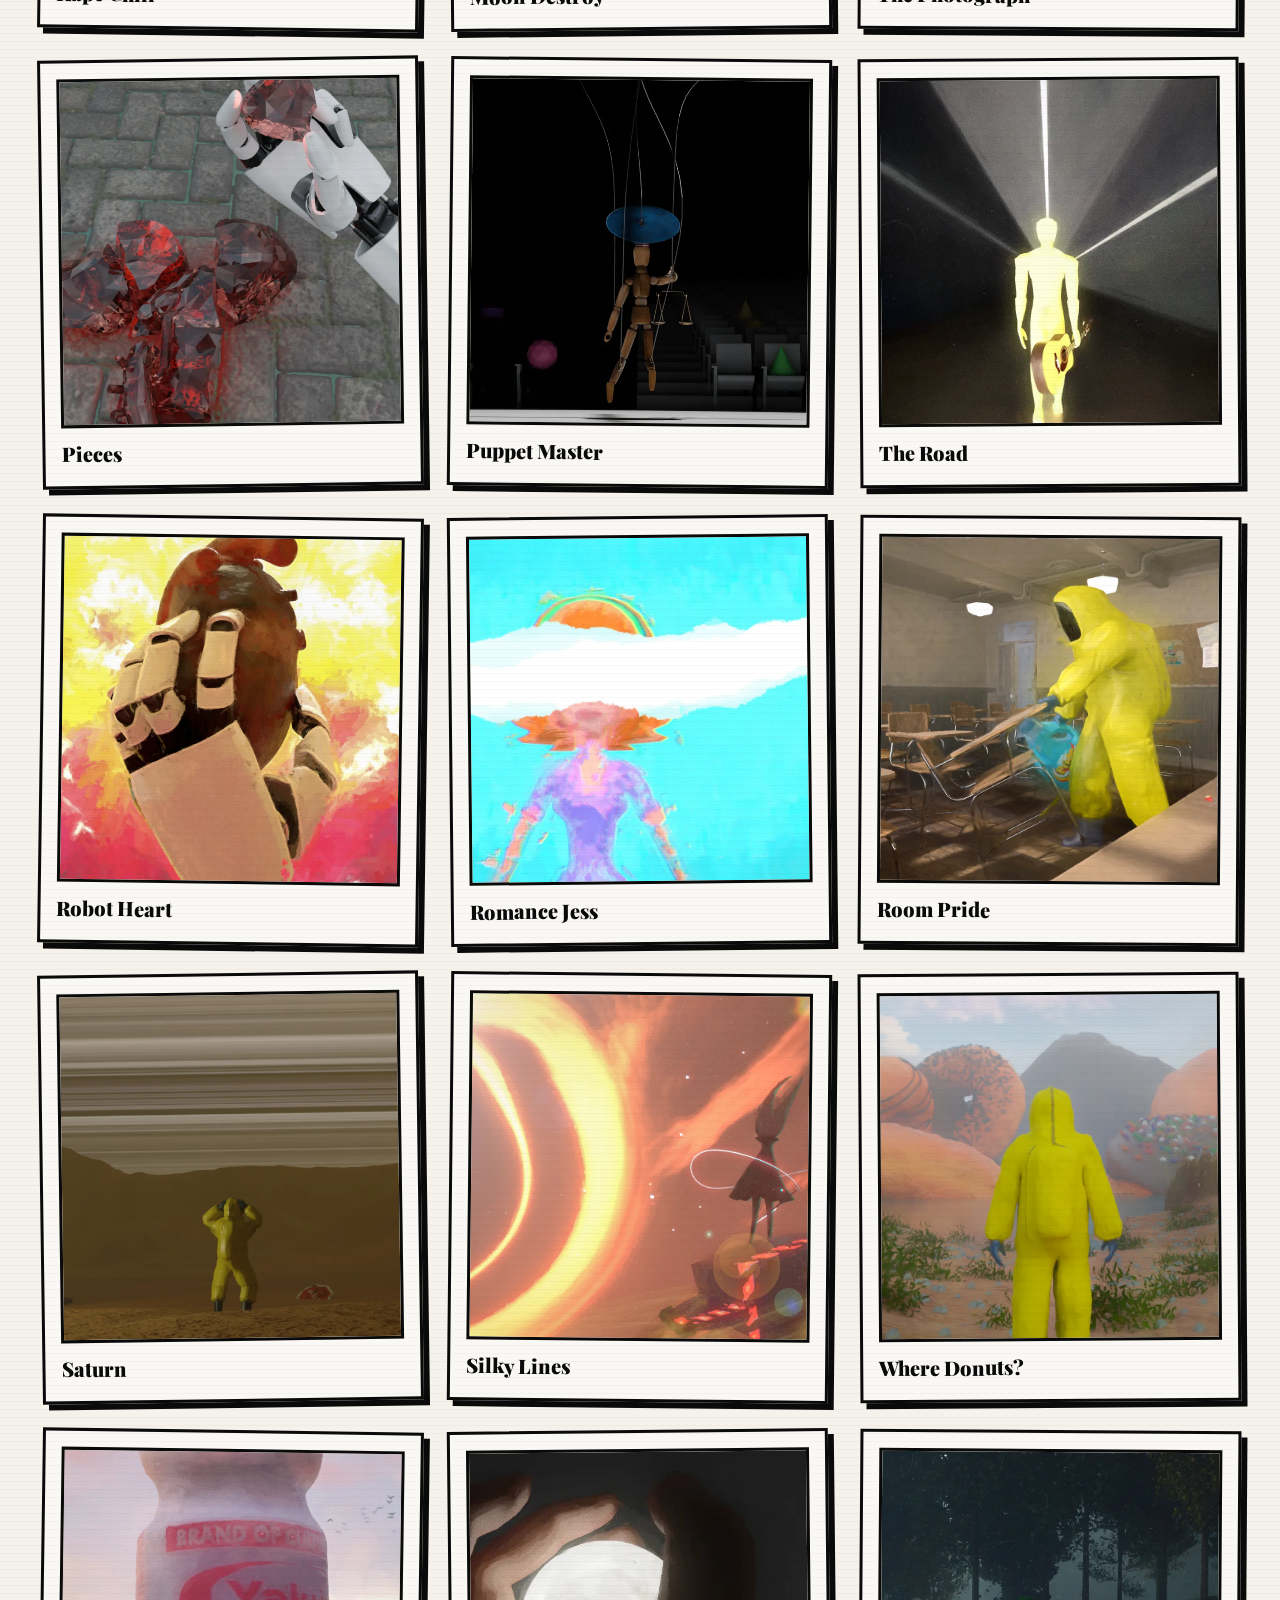
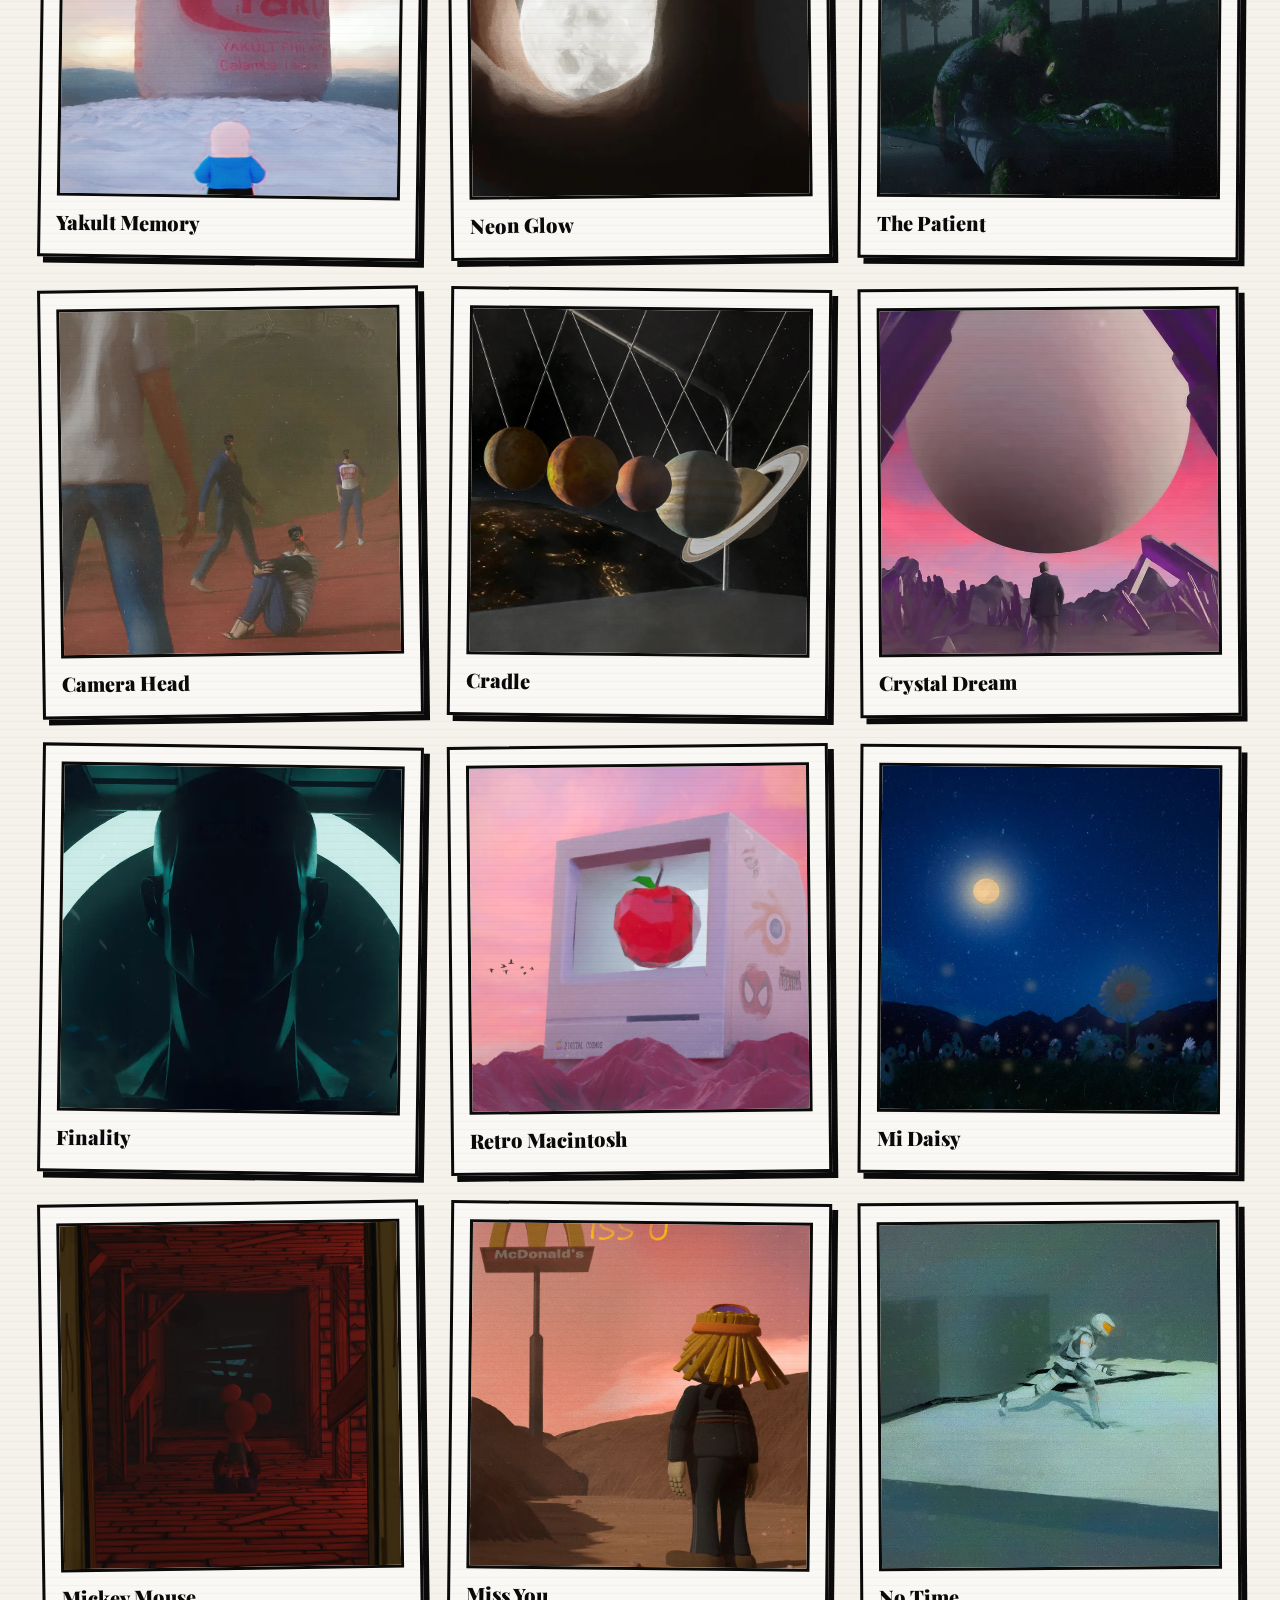
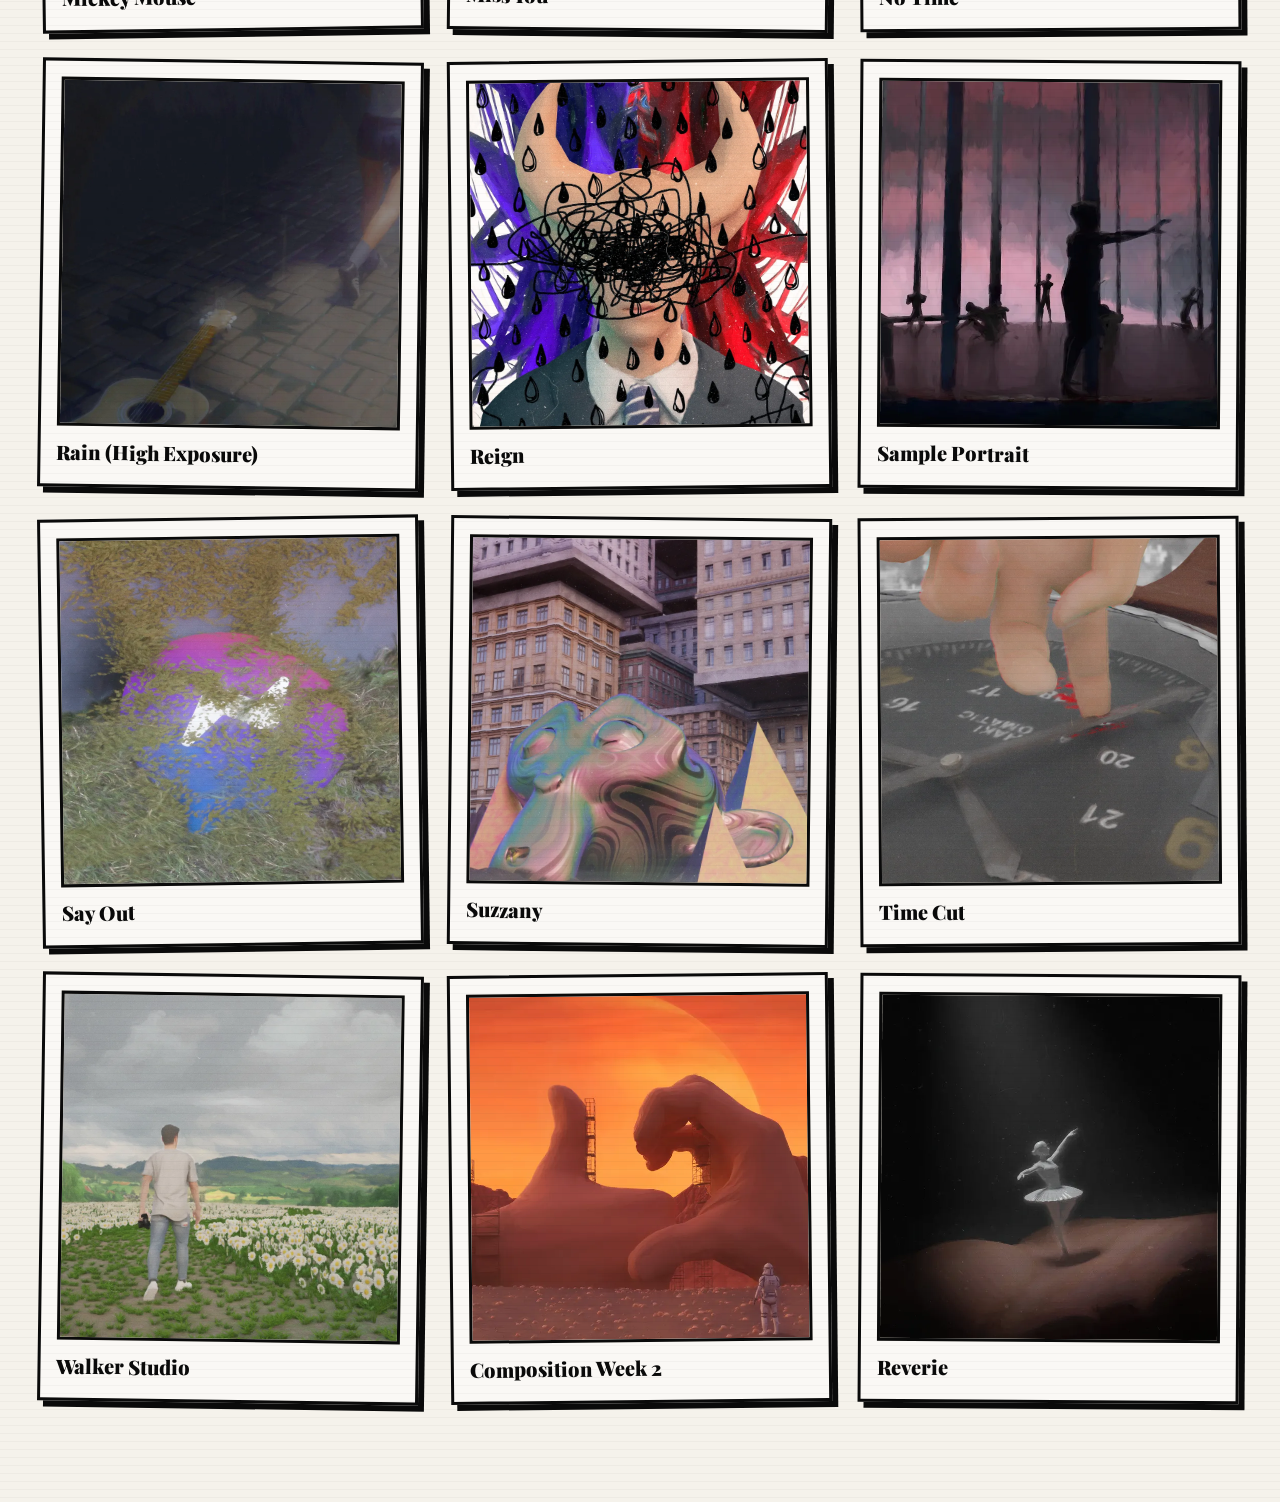
==== commit fb30a3e9: "Checkpoint portfolio readability polish" ====
--- a/artworks/index.html
+++ b/artworks/index.html
@@ -10,7 +10,7 @@
   <link rel="preconnect" href="https://fonts.googleapis.com">
   <link rel="preconnect" href="https://fonts.gstatic.com" crossorigin="">
   <link
-    href="https://fonts.googleapis.com/css2?family=Fira+Mono:wght@400;500;700&amp;family=Outfit:wght@300;400;500;600;700;800;900&amp;family=Playfair+Display:ital,wght@0,700;0,900;1,700;1,900&amp;display=swap"
+    href="https://fonts.googleapis.com/css2?family=Fira+Mono:wght@400;500;700&amp;family=Playfair+Display:ital,wght@0,700;0,900;1,700;1,900&amp;family=Plus+Jakarta+Sans:wght@300;400;500;600;700;800&amp;display=swap"
     rel="stylesheet">
   <style>
     :root {
@@ -40,7 +40,7 @@
       --success: #1b4332;
       --warn: #d97706;
       --danger: #b91c1c;
-      --font-main: 'Outfit', -apple-system, BlinkMacSystemFont, "Segoe UI", Roboto, sans-serif;
+      --font-main: 'Plus Jakarta Sans', -apple-system, BlinkMacSystemFont, "Segoe UI", Roboto, sans-serif;
       --font-display: 'Playfair Display', Georgia, serif;
       --font-mono: 'Fira Mono', ui-monospace, Monaco, "Cascadia Code", monospace;
       --container: 1200px;
@@ -629,10 +629,10 @@
           <span>ZERNAN VASH ARIVE</span>
         </a>
         <div class="nav-links" aria-label="Page sections">
-          <a href="../index.html#intro">Intro</a>
-          <a href="../index.html#work">Projects</a>
+          <a href="../index.html#about">About</a>
+          <a href="../index.html#projects">Projects</a>
           <a href="./" class="active">Artworks</a>
-          <a href="../index.html#proof">Proof</a>
+          <a href="../index.html#awards">Awards</a>
           <a class="btn btn-primary" href="../index.html#contact">Contact</a>
         </div>
         <button class="mobile-menu" type="button" aria-label="Open menu" aria-expanded="false">
@@ -642,10 +642,10 @@
         </button>
       </nav>
       <div class="mobile-panel" id="mobile-panel">
-        <a href="../index.html#intro">Intro</a>
-        <a href="../index.html#work">Projects</a>
+        <a href="../index.html#about">About</a>
+        <a href="../index.html#projects">Projects</a>
         <a href="./" class="active">Artworks</a>
-        <a href="../index.html#proof">Proof</a>
+        <a href="../index.html#awards">Awards</a>
         <a href="../index.html#contact">Contact</a>
       </div>
     </div>
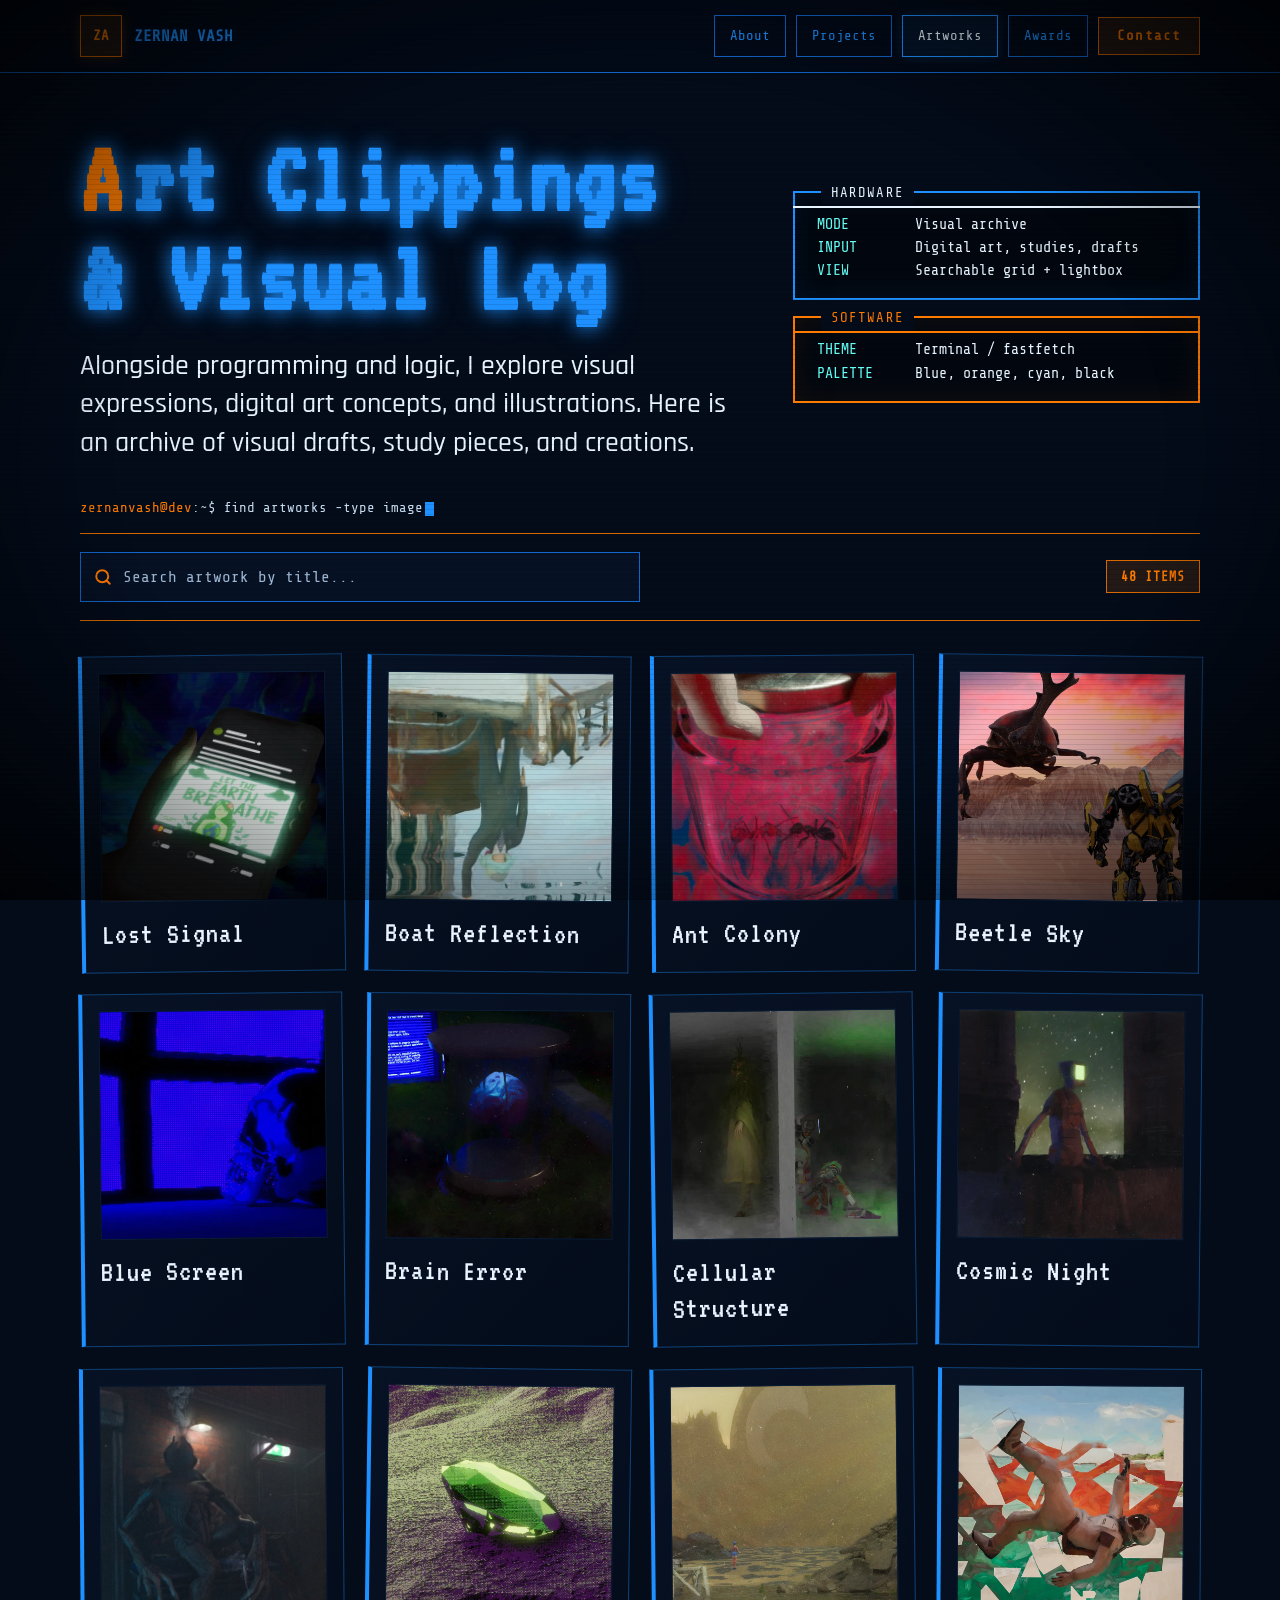
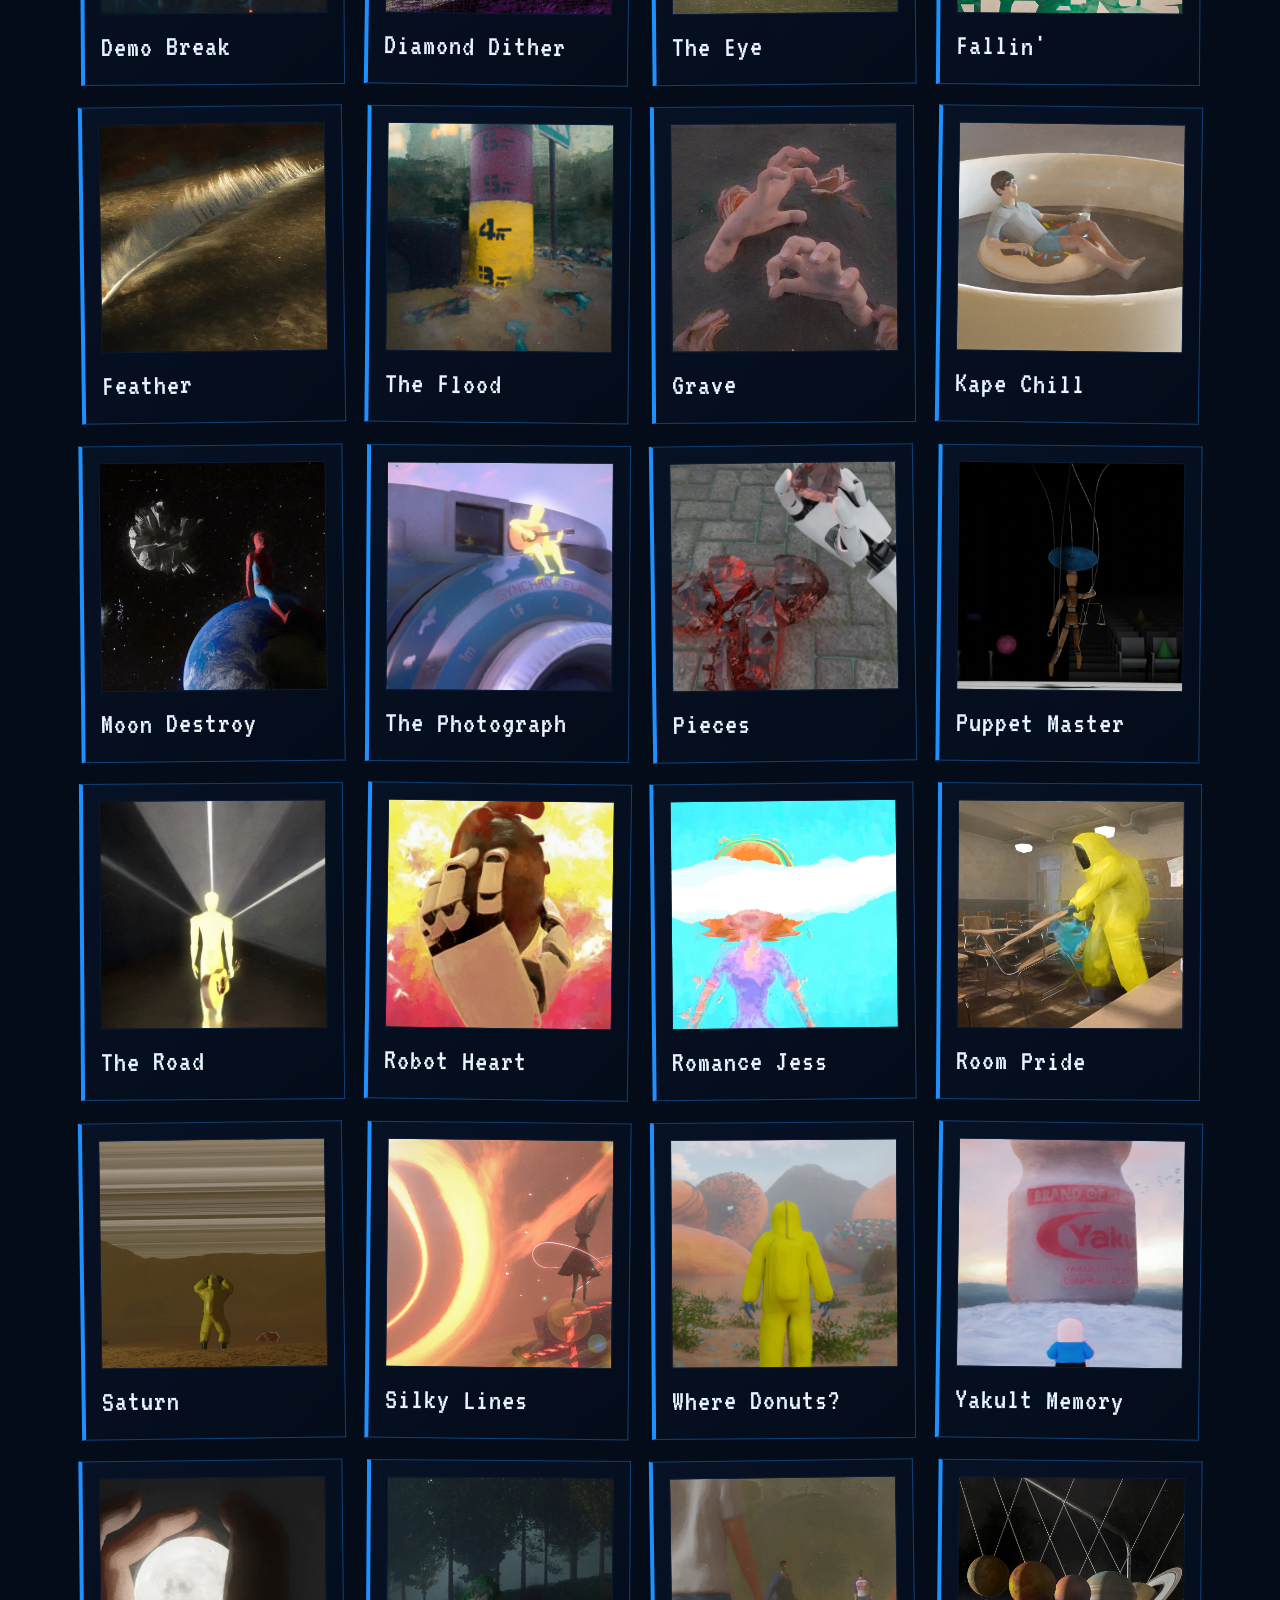
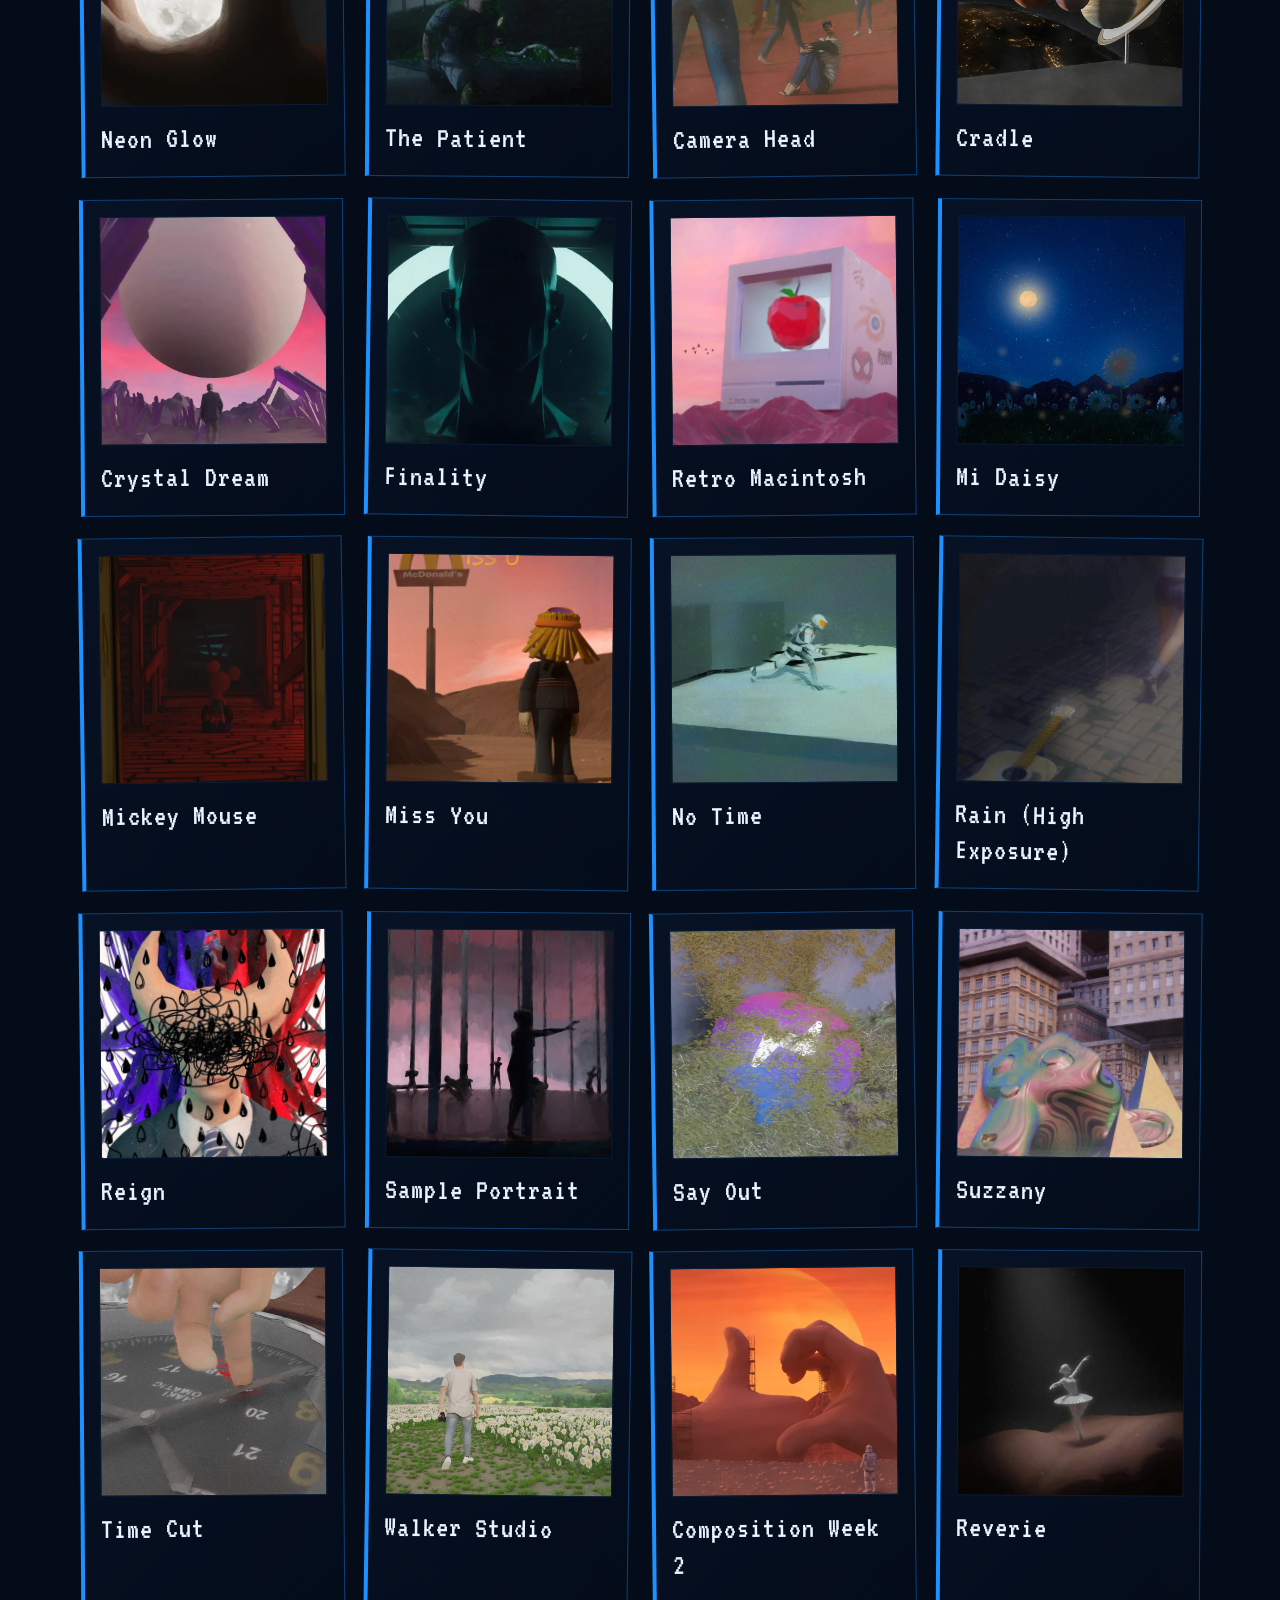
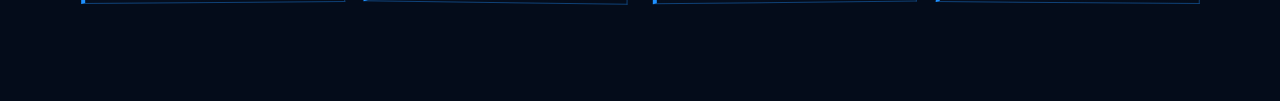
==== commit 3dd98027: "Update portfolio identity and links" ====
--- a/artworks/index.html
+++ b/artworks/index.html
@@ -4,13 +4,14 @@
 <head>
   <meta charset="utf-8">
   <meta name="viewport" content="width=device-width, initial-scale=1.0, maximum-scale=1.0, user-scalable=no">
-  <title>Visual Art Showcase · Zernan Vash Arive</title>
+  <title>Visual Art Showcase · Zernan Vash</title>
+  <link rel="icon" href="../favicon.svg" type="image/svg+xml">
   <meta name="description"
     content="A showcase of visual artworks, digital clippings, and illustrations, adopting the same custom VOX newspaper editorial aesthetic.">
   <link rel="preconnect" href="https://fonts.googleapis.com">
   <link rel="preconnect" href="https://fonts.gstatic.com" crossorigin="">
   <link
-    href="https://fonts.googleapis.com/css2?family=Fira+Mono:wght@400;500;700&amp;family=Playfair+Display:ital,wght@0,700;0,900;1,700;1,900&amp;family=Plus+Jakarta+Sans:wght@300;400;500;600;700;800&amp;display=swap"
+    href="https://fonts.googleapis.com/css2?family=VT323&amp;family=Share+Tech+Mono&amp;family=Rajdhani:wght@400;500;600;700&amp;display=swap"
     rel="stylesheet">
   <style>
     :root {
@@ -570,6 +571,428 @@
       box-shadow: 2px 2px 0 var(--ink);
     }
 
+    /* Terminal portfolio skin */
+    :root {
+      --blue: #1e90ff;
+      --blue-dim: #1266cc;
+      --blue-glow: rgba(30, 144, 255, 0.18);
+      --blue-faint: rgba(30, 144, 255, 0.07);
+      --orange: #ff7b00;
+      --orange-dim: #d96800;
+      --orange-glow: rgba(255, 123, 0, 0.22);
+      --orange-soft: rgba(255, 123, 0, 0.12);
+      --white: #e8f4ff;
+      --white-dim: #c8dcf0;
+      --white-muted: #9fb8d4;
+      --bg: #040c1a;
+      --bg2: #071225;
+      --bg3: #0a1c35;
+      --font-main: 'Rajdhani', sans-serif;
+      --font-display: 'VT323', monospace;
+      --font-mono: 'Share Tech Mono', monospace;
+      --container: 1120px;
+      --gutter: clamp(18px, 4vw, 42px);
+      --rule: rgba(30, 144, 255, 0.32);
+      --rule-soft: rgba(30, 144, 255, 0.16);
+      --accent: var(--blue);
+      --accent-red: var(--orange);
+      --paper: var(--bg2);
+      --paper-2: var(--bg3);
+      --ink: var(--white);
+      --ink-2: var(--white-dim);
+      --muted: var(--white-muted);
+      --shadow-paper: none;
+      --focus: 0 0 0 2px var(--orange), 0 0 18px var(--orange-glow);
+    }
+
+    html {
+      background: var(--bg);
+      color: var(--white);
+    }
+
+    body {
+      background: var(--bg);
+      color: var(--white);
+      font-family: var(--font-mono);
+      font-size: 16px;
+      line-height: 1.75;
+    }
+
+    body::before {
+      background-image: repeating-linear-gradient(
+        to bottom,
+        transparent 0px,
+        transparent 4px,
+        rgba(0, 0, 0, 0.13) 4px,
+        rgba(0, 0, 0, 0.13) 5px
+      );
+      opacity: 0.7;
+      mix-blend-mode: normal;
+    }
+
+    body::after {
+      position: fixed;
+      background: radial-gradient(ellipse at center, transparent 58%, rgba(0, 0, 0, 0.78) 100%);
+      opacity: 1;
+      mix-blend-mode: normal;
+    }
+
+    .topbar {
+      position: sticky;
+      border-bottom: 1px solid var(--blue-dim);
+      background: rgba(4, 12, 26, 0.92);
+      backdrop-filter: blur(12px);
+    }
+
+    .nav {
+      min-height: 72px;
+    }
+
+    .brand {
+      color: var(--blue);
+      font-family: var(--font-mono);
+      font-size: 16px;
+      letter-spacing: 0;
+      text-shadow: 0 0 12px var(--blue-glow);
+    }
+
+    .brand-mark {
+      width: 42px;
+      height: 42px;
+      border: 1px solid var(--orange-dim);
+      background: var(--orange-soft);
+      color: var(--orange);
+      box-shadow: 0 0 14px var(--orange-glow);
+      transform: none;
+      font-family: var(--font-mono);
+    }
+
+    .nav-links {
+      gap: 10px;
+      color: var(--blue);
+      font-family: var(--font-mono);
+      font-size: 14px;
+      font-weight: 400;
+    }
+
+    .nav-links a:not(.btn) {
+      border: 1px solid var(--blue-dim);
+      padding: 8px 15px;
+      background: transparent;
+      transition: background 0.15s, color 0.15s, border-color 0.15s, box-shadow 0.15s;
+    }
+
+    .nav-links a:not(.btn)::after {
+      display: none;
+    }
+
+    .nav-links a:not(.btn):hover,
+    .nav-links a:not(.btn).active {
+      background: var(--blue-faint);
+      border-color: var(--blue);
+      color: var(--white);
+      box-shadow: 0 0 10px var(--blue-glow);
+    }
+
+    .btn {
+      min-height: auto;
+      border: 1px solid var(--orange-dim);
+      background: var(--orange-soft);
+      color: var(--orange);
+      box-shadow: none;
+      font-size: 14px;
+      padding: 11px 18px;
+      text-transform: none;
+      letter-spacing: 0.08em;
+    }
+
+    .btn:hover,
+    .btn-primary:hover {
+      background: var(--orange);
+      color: var(--bg);
+      transform: none;
+      box-shadow: 0 0 14px var(--orange-glow);
+    }
+
+    .mobile-menu {
+      border: 1px solid var(--blue-dim);
+      background: var(--blue-faint);
+      color: var(--blue);
+      box-shadow: none;
+    }
+
+    .mobile-panel {
+      border-top: 1px solid var(--rule-soft);
+    }
+
+    .mobile-panel a {
+      border-top: 1px solid var(--rule-soft);
+      color: var(--white-dim);
+      font-family: var(--font-mono);
+    }
+
+    .mobile-panel a.active {
+      color: var(--orange);
+    }
+
+    .artworks-section {
+      padding: 58px 0 98px;
+    }
+
+    .section-head {
+      grid-template-columns: minmax(0, 1fr) minmax(320px, 0.62fr);
+      gap: clamp(24px, 5vw, 56px);
+      align-items: center;
+      margin-bottom: 34px;
+    }
+
+    .section-head h1 {
+      color: var(--blue);
+      font-family: var(--font-display);
+      font-size: clamp(52px, 9vw, 104px);
+      line-height: 0.95;
+      letter-spacing: 2px;
+      text-shadow: 0 0 20px var(--blue), 0 0 40px var(--blue-glow);
+    }
+
+    .section-head p {
+      max-width: 760px;
+      margin-top: 18px;
+      color: var(--white);
+      font-family: var(--font-main);
+      font-size: clamp(20px, 2.4vw, 28px);
+      font-weight: 500;
+      line-height: 1.38;
+    }
+
+    .section-initial,
+    .section-initial.a {
+      display: inline;
+      width: auto;
+      height: auto;
+      border: 0;
+      background: transparent;
+      color: var(--orange);
+      box-shadow: none;
+      transform: none;
+      font-family: var(--font-display);
+      font-size: 1em;
+      line-height: inherit;
+    }
+
+    .art-terminal-summary {
+      display: grid;
+      gap: 16px;
+    }
+
+    .fetch-box {
+      position: relative;
+      border: 2px solid var(--blue);
+      padding: 20px 22px 16px;
+      background: rgba(0, 0, 0, 0.42);
+      box-shadow: inset 0 0 28px rgba(30, 144, 255, 0.08);
+    }
+
+    .fetch-box::before {
+      content: "";
+      position: absolute;
+      top: 13px;
+      left: -2px;
+      right: -2px;
+      height: 2px;
+      background: currentColor;
+    }
+
+    .fetch-title {
+      position: absolute;
+      top: -12px;
+      left: 26px;
+      padding: 0 10px;
+      background: var(--bg);
+      color: currentColor;
+      font-family: var(--font-mono);
+      font-size: 14px;
+      letter-spacing: 0.08em;
+    }
+
+    .fetch-orange {
+      color: var(--orange);
+      border-color: var(--orange);
+      box-shadow: inset 0 0 28px rgba(255, 123, 0, 0.08);
+    }
+
+    .fetch-row {
+      display: grid;
+      grid-template-columns: 84px 1fr;
+      gap: 14px;
+      color: var(--white-dim);
+      font-family: var(--font-mono);
+      font-size: 15px;
+      line-height: 1.55;
+    }
+
+    .fetch-row span {
+      color: #66fff5;
+    }
+
+    .fetch-row strong {
+      color: var(--white);
+      font-weight: 500;
+    }
+
+    .prompt {
+      margin: 28px 0 12px;
+      color: var(--white-dim);
+      font-family: var(--font-mono);
+      font-size: 14px;
+    }
+
+    .prompt span {
+      color: var(--orange);
+    }
+
+    .cursor {
+      display: inline-block;
+      width: 9px;
+      height: 14px;
+      margin-left: 2px;
+      background: var(--blue);
+      vertical-align: middle;
+      animation: blink 1s step-end infinite;
+    }
+
+    @keyframes blink {
+      0%, 100% { opacity: 1; }
+      50% { opacity: 0; }
+    }
+
+    .controls-panel {
+      border-top: 1px solid var(--orange-dim);
+      border-bottom: 1px solid var(--orange-dim);
+      padding: 18px 0;
+      margin-bottom: 34px;
+    }
+
+    .search-input-wrapper {
+      max-width: 560px;
+    }
+
+    .search-input-wrapper svg {
+      color: var(--orange);
+    }
+
+    .search-input {
+      border: 1px solid var(--blue-dim);
+      background: rgba(7, 18, 37, 0.92);
+      color: var(--white);
+      font-family: var(--font-mono);
+      font-size: 16px;
+      box-shadow: none;
+    }
+
+    .search-input::placeholder {
+      color: var(--white-muted);
+    }
+
+    .search-input:focus {
+      border-color: var(--blue);
+      box-shadow: 0 0 12px var(--blue-glow);
+      transform: none;
+    }
+
+    .stats-label {
+      border: 1px solid var(--orange-dim);
+      background: var(--orange-soft);
+      color: var(--orange);
+      box-shadow: none;
+      transform: none;
+      font-size: 13px;
+      padding: 9px 14px;
+    }
+
+    .artworks-grid {
+      grid-template-columns: repeat(auto-fill, minmax(250px, 1fr));
+      gap: 22px;
+    }
+
+    .artwork-card {
+      border: 1px solid rgba(30, 144, 255, 0.38);
+      border-left: 4px solid var(--blue);
+      background: linear-gradient(135deg, rgba(7, 18, 37, 0.98), rgba(4, 12, 26, 0.92));
+      box-shadow: none;
+      padding: 16px;
+      gap: 14px;
+      transition: border-color 0.2s, box-shadow 0.2s, transform 0.2s;
+    }
+
+    .artwork-card:hover {
+      border-color: var(--blue);
+      box-shadow: 0 0 16px var(--blue-glow), inset 0 0 30px var(--blue-faint);
+      transform: translateY(-3px) !important;
+    }
+
+    .artwork-img-wrapper {
+      border: 1px solid var(--bg3);
+      background: var(--bg);
+    }
+
+    .artwork-title {
+      color: var(--white);
+      font-family: var(--font-display);
+      font-size: 30px;
+      font-weight: 400;
+      letter-spacing: 1px;
+    }
+
+    .artwork-file {
+      color: var(--orange);
+      font-size: 12px;
+    }
+
+    .lightbox {
+      background: rgba(0, 0, 0, 0.92);
+    }
+
+    .lightbox-content {
+      background: var(--bg2);
+      border: 1px solid var(--blue);
+      box-shadow: 0 0 30px var(--blue-glow);
+    }
+
+    .lightbox-image-wrapper {
+      border: 1px solid var(--bg3);
+      background: var(--bg);
+    }
+
+    .lightbox-footer {
+      border-top: 1px solid var(--rule-soft);
+    }
+
+    .lightbox-title {
+      color: var(--white);
+      font-family: var(--font-display);
+      font-size: 34px;
+      font-weight: 400;
+      letter-spacing: 1px;
+    }
+
+    .lightbox-close {
+      border: 1px solid var(--orange-dim);
+      background: var(--orange);
+      color: var(--bg);
+      box-shadow: 0 0 14px var(--orange-glow);
+    }
+
+    .empty-state {
+      grid-column: 1 / -1;
+      padding: 48px;
+      border: 1px dashed var(--orange-dim);
+      color: var(--white-dim);
+      text-align: center;
+      font-family: var(--font-mono);
+      font-size: 15px;
+    }
+
     /* Responsive adjustments */
     @media (max-width: 980px) {
       .section-head {
@@ -626,7 +1049,7 @@
       <nav class="nav" aria-label="Primary navigation">
         <a class="brand" href="../index.html#top" aria-label="Portfolio home">
           <span class="brand-mark">ZA</span>
-          <span>ZERNAN VASH ARIVE</span>
+          <span>ZERNAN VASH</span>
         </a>
         <div class="nav-links" aria-label="Page sections">
           <a href="../index.html#about">About</a>
@@ -660,7 +1083,22 @@
             <p>Alongside programming and logic, I explore visual expressions, digital art concepts, and illustrations.
               Here is an archive of visual drafts, study pieces, and creations.</p>
           </div>
+          <div class="art-terminal-summary" aria-label="Artwork archive snapshot">
+            <div class="fetch-box">
+              <div class="fetch-title">HARDWARE</div>
+              <div class="fetch-row"><span>MODE</span><strong>Visual archive</strong></div>
+              <div class="fetch-row"><span>INPUT</span><strong>Digital art, studies, drafts</strong></div>
+              <div class="fetch-row"><span>VIEW</span><strong>Searchable grid + lightbox</strong></div>
+            </div>
+            <div class="fetch-box fetch-orange">
+              <div class="fetch-title">SOFTWARE</div>
+              <div class="fetch-row"><span>THEME</span><strong>Terminal / fastfetch</strong></div>
+              <div class="fetch-row"><span>PALETTE</span><strong>Blue, orange, cyan, black</strong></div>
+            </div>
+          </div>
         </div>
+
+        <div class="prompt"><span>zernanvash@dev</span>:~$ find artworks -type image<span class="cursor"></span></div>
 
         <div class="controls-panel">
           <div class="search-input-wrapper">
@@ -793,7 +1231,7 @@
 
         if (items.length === 0) {
           grid.innerHTML = `
-            <div style="grid-column: 1 / -1; text-align: center; padding: 48px; border: 3px dashed var(--rule-soft); font-family: var(--font-mono); font-size: 15px; color: var(--muted);">
+            <div class="empty-state">
               No matching artworks found.
             </div>
           `;
